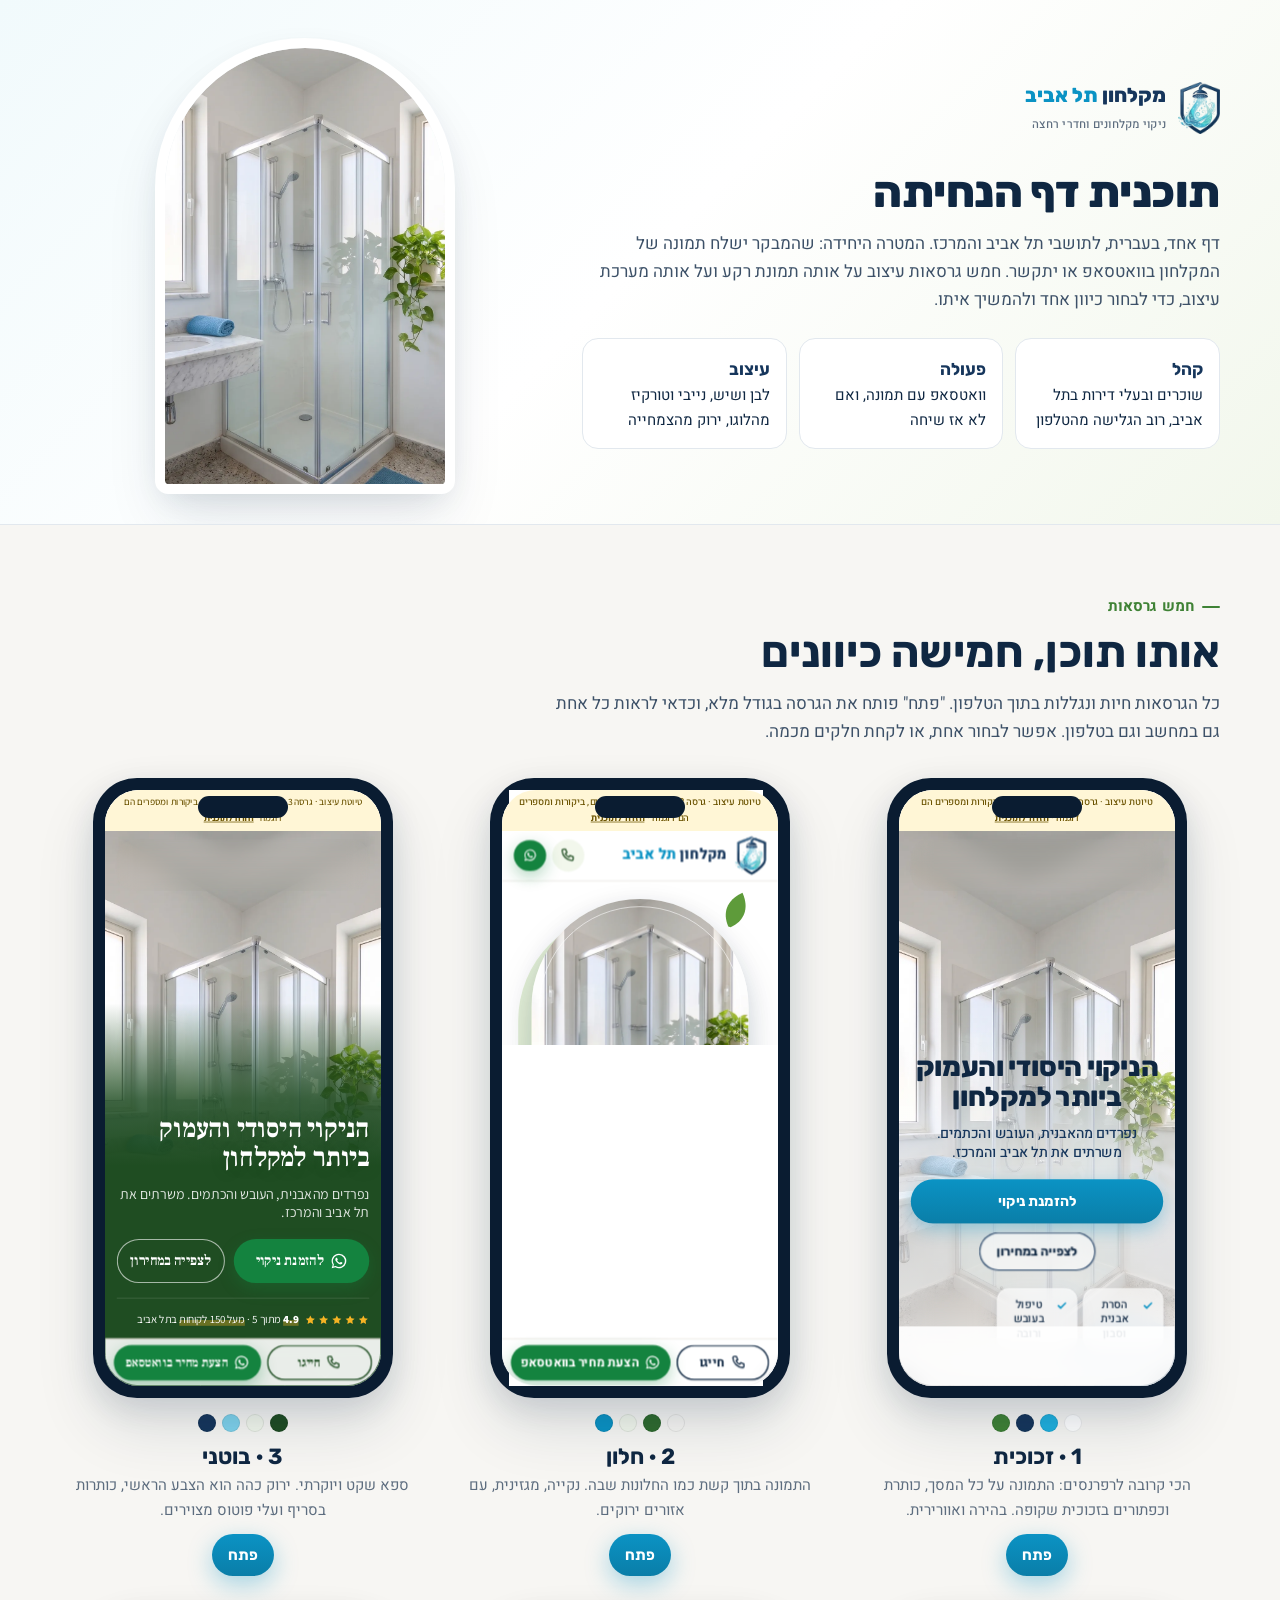
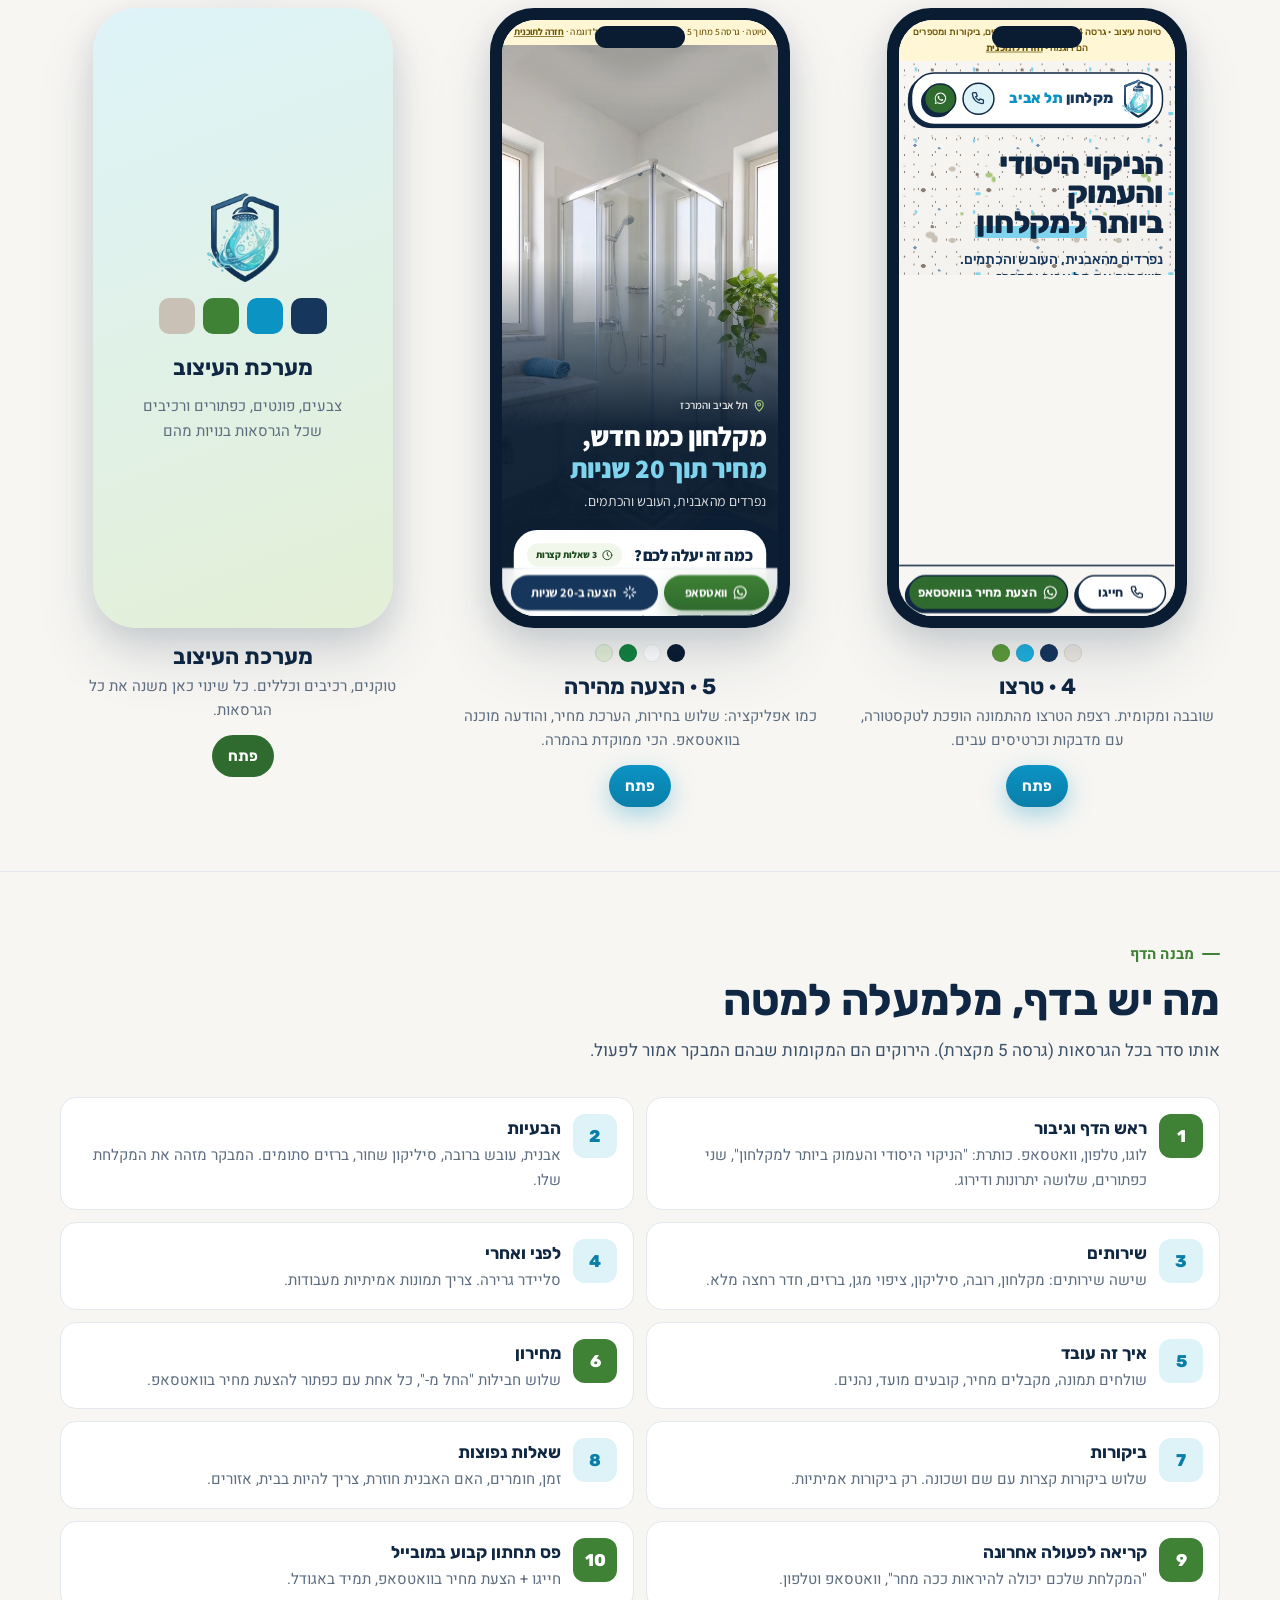
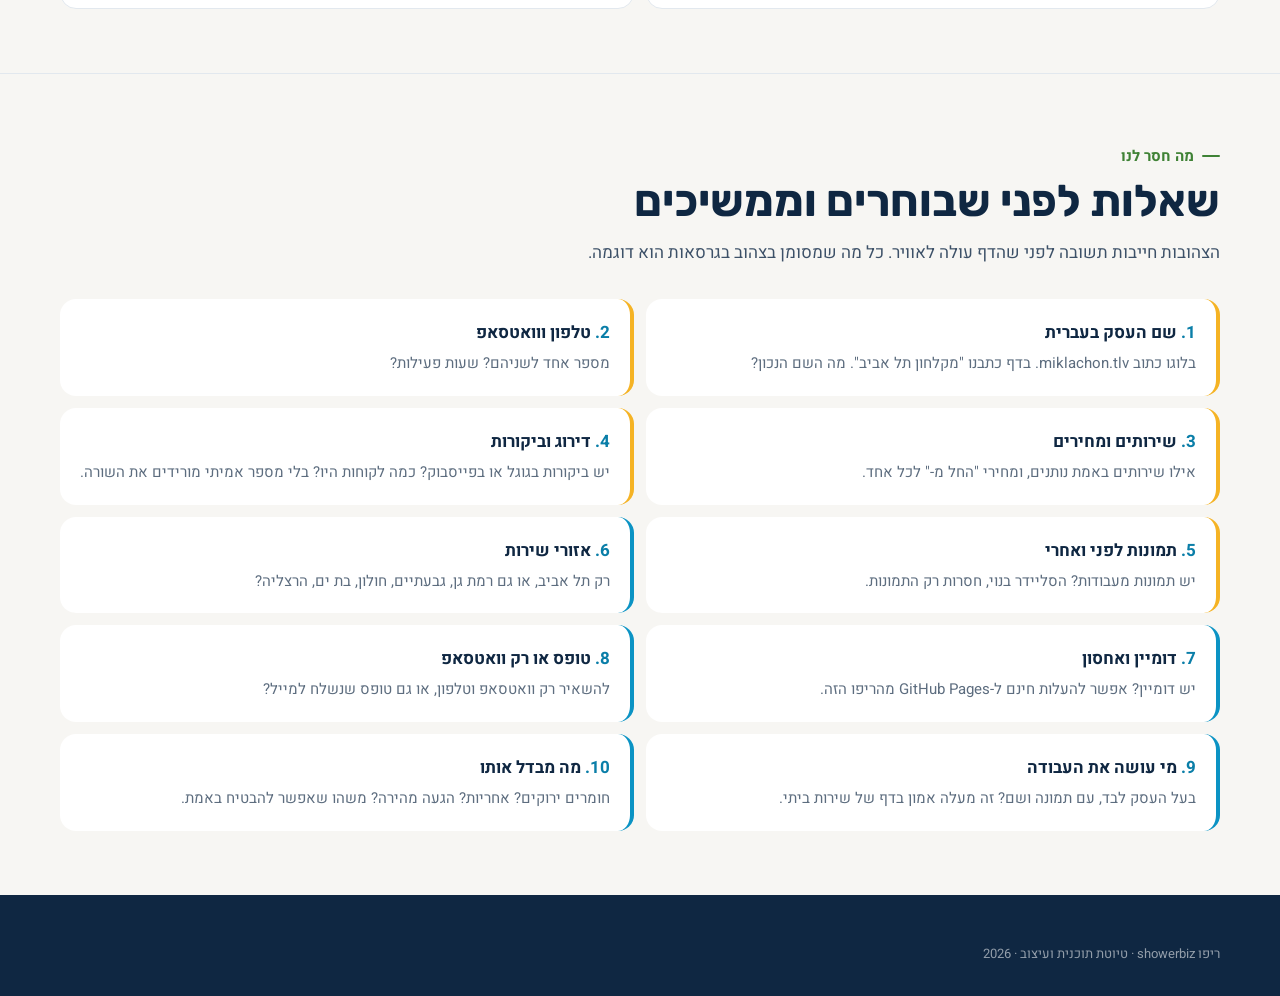
==== index.html @ 9e93fd9d "תוכנית דף נחיתה: מערכת עיצוב וחמש גרסאות - index.html: מבנה הדף, חמש הגרסאות בתוך טלפון, שאלות פתוחו" ====
<!doctype html>
<html lang="he" dir="rtl">
<head>
<meta charset="utf-8">
<meta name="viewport" content="width=device-width, initial-scale=1">
<title>תוכנית דף הנחיתה | מקלחון תל אביב</title>
<link rel="icon" href="assets/img/favicon-32.png">
<link rel="preconnect" href="https://fonts.googleapis.com"><link rel="preconnect" href="https://fonts.gstatic.com" crossorigin>
<link href="https://fonts.googleapis.com/css2?family=Heebo:wght@400;500;700;800&family=Rubik:wght@500;700;800&display=swap" rel="stylesheet">
<link rel="stylesheet" href="design-system/tokens.css">
<link rel="stylesheet" href="design-system/components.css">
<style>
  body { background: var(--marble); }
  .top { position: relative; overflow: hidden; padding-block: var(--sp-12) var(--sp-10); background: linear-gradient(135deg, var(--aqua-50) 0%, var(--white) 50%, var(--leaf-50) 100%); border-bottom: 1px solid var(--color-line); }
  .top__grid { display: grid; gap: var(--sp-8); align-items: center; }
  @media (min-width: 900px) { .top__grid { grid-template-columns: 1.3fr 1fr; } }
  .top p { color: var(--color-ink-soft); max-width: 620px; }
  .top__img { justify-self: center; width: min(280px, 70vw); aspect-ratio: 9 / 14; border-radius: var(--radius-arch); background: url("assets/img/hero-clean-900.webp") center 35% / cover; box-shadow: var(--shadow-lg); outline: 10px solid var(--white); }
  .facts { display: grid; gap: var(--sp-3); margin-block-start: var(--sp-6); }
  @media (min-width: 640px) { .facts { grid-template-columns: repeat(3, 1fr); } }
  .fact { padding: var(--sp-4); border-radius: var(--radius-md); background: var(--white); border: 1px solid var(--color-line); font-size: var(--fs-sm); }
  .fact b { display: block; font-family: var(--font-display); font-size: var(--fs-md); color: var(--navy-800); }

  .block { padding-block: var(--sp-16); }
  .block + .block { border-top: 1px solid var(--color-line); }
  .block h2 { font-size: var(--fs-2xl); margin-block: var(--sp-2) var(--sp-3); }
  .block > .container > p { color: var(--color-ink-soft); max-width: 680px; margin-block-end: var(--sp-8); }

  /* מבנה הדף */
  .outline { list-style: none; margin: 0; padding: 0; display: grid; gap: var(--sp-3); counter-reset: s; }
  @media (min-width: 900px) { .outline { grid-template-columns: 1fr 1fr; } }
  .outline li { counter-increment: s; display: grid; grid-template-columns: 44px 1fr; gap: var(--sp-3); padding: var(--sp-4); background: var(--white); border: 1px solid var(--color-line); border-radius: var(--radius-md); }
  .outline li::before { content: counter(s); display: grid; place-items: center; width: 44px; height: 44px; border-radius: 12px; background: var(--aqua-100); color: var(--aqua-700); font-family: var(--font-display); font-weight: 800; }
  .outline li.key::before { background: var(--leaf-600); color: #fff; }
  .outline b { font-family: var(--font-display); }
  .outline p { font-size: var(--fs-sm); color: var(--color-muted); }

  /* גלריית גרסאות */
  .versions { display: grid; gap: var(--sp-8); }
  @media (min-width: 700px) { .versions { grid-template-columns: repeat(2, 1fr); } }
  @media (min-width: 1100px) { .versions { grid-template-columns: repeat(3, 1fr); } }
  .v { display: flex; flex-direction: column; gap: var(--sp-4); }
  .phone { position: relative; width: 300px; height: 620px; margin-inline: auto; border-radius: 44px; padding: 12px; background: var(--navy-950); box-shadow: var(--shadow-lg); }
  .phone::before { content: ""; position: absolute; top: 18px; left: 50%; transform: translateX(-50%); width: 90px; height: 22px; border-radius: 12px; background: var(--navy-950); z-index: 2; }
  .phone__screen { width: 100%; height: 100%; border-radius: 34px; overflow: hidden; background: var(--white); }
  .phone iframe { display: block; width: 375px; height: 810px; border: 0; transform: scale(0.736); transform-origin: top right; }
  .v__meta { text-align: center; }
  .v__meta h3 { font-size: var(--fs-lg); }
  .v__meta p { font-size: var(--fs-sm); color: var(--color-muted); margin-block: var(--sp-1) var(--sp-3); }
  .v__dots { display: flex; justify-content: center; gap: 6px; margin-block-end: var(--sp-3); }
  .v__dots i { width: 18px; height: 18px; border-radius: 50%; border: 1px solid rgb(0 0 0 / 0.08); }
  .v__links { display: flex; justify-content: center; gap: var(--sp-2); }
  .v--ds .phone { display: grid; place-items: center; background: linear-gradient(160deg, var(--aqua-100), var(--leaf-100)); }
  .v--ds .phone::before { display: none; }
  .ds-card { text-align: center; padding: var(--sp-6); }
  .ds-card .sw-row { display: grid; grid-template-columns: repeat(4, 36px); gap: 8px; justify-content: center; margin-block: var(--sp-4); }
  .ds-card .sw-row i { width: 36px; height: 36px; border-radius: 10px; }

  /* שאלות פתוחות */
  .qs { display: grid; gap: var(--sp-3); counter-reset: q; }
  @media (min-width: 900px) { .qs { grid-template-columns: 1fr 1fr; } }
  .q { counter-increment: q; padding: var(--sp-5); border-radius: var(--radius-md); background: var(--white); border-inline-start: 4px solid var(--aqua-600); }
  .q b::before { content: counter(q) ". "; color: var(--aqua-700); }
  .q p { font-size: var(--fs-sm); color: var(--color-muted); margin-block-start: var(--sp-1); }
  .q--must { border-inline-start-color: var(--star); }
</style>
</head>
<body>

<header class="top">
  <div class="container top__grid">
    <div>
      <a class="brand" href="#"><img class="brand__icon" src="assets/img/logo-icon-256.png" alt="" width="42" height="52"><span><span class="brand__name">מקלחון <b>תל אביב</b></span><span class="brand__tag">ניקוי מקלחונים וחדרי רחצה</span></span></a>
      <h1 class="h1" style="font-size:var(--fs-2xl);margin-block:var(--sp-6) var(--sp-3)">תוכנית דף הנחיתה</h1>
      <p>דף אחד, בעברית, לתושבי תל אביב והמרכז. המטרה היחידה: שהמבקר ישלח תמונה של המקלחון בוואטסאפ או יתקשר. חמש גרסאות עיצוב על אותה תמונת רקע ועל אותה מערכת עיצוב, כדי לבחור כיוון אחד ולהמשיך איתו.</p>
      <div class="facts">
        <div class="fact"><b>קהל</b>שוכרים ובעלי דירות בתל אביב, רוב הגלישה מהטלפון</div>
        <div class="fact"><b>פעולה</b>וואטסאפ עם תמונה, ואם לא אז שיחה</div>
        <div class="fact"><b>עיצוב</b>לבן ושיש, נייבי וטורקיז מהלוגו, ירוק מהצמחייה</div>
      </div>
    </div>
    <div class="top__img" role="img" aria-label="תמונת הרקע: חדר רחצה עם מקלחון זכוכית וצמחי פוטוס"></div>
  </div>
</header>

<section class="block" id="versions">
  <div class="container">
    <span class="eyebrow">חמש גרסאות</span>
    <h2>אותו תוכן, חמישה כיוונים</h2>
    <p>כל הגרסאות חיות ונגללות בתוך הטלפון. "פתח" פותח את הגרסה בגודל מלא, וכדאי לראות כל אחת גם במחשב וגם בטלפון. אפשר לבחור אחת, או לקחת חלקים מכמה.</p>
    <div class="versions">
      <article class="v">
        <div class="phone"><div class="phone__screen"><iframe src="versions/v1-glass.html" title="גרסה 1" loading="lazy"></iframe></div></div>
        <div class="v__meta">
          <div class="v__dots"><i style="background:var(--white)"></i><i style="background:var(--aqua-500)"></i><i style="background:var(--navy-800)"></i><i style="background:var(--leaf-600)"></i></div>
          <h3>1 · זכוכית</h3>
          <p>הכי קרובה לרפרנסים: התמונה על כל המסך, כותרת וכפתורים בזכוכית שקופה. בהירה ואוורירית.</p>
          <div class="v__links"><a class="btn btn--primary btn--sm" href="versions/v1-glass.html">פתח</a></div>
        </div>
      </article>
      <article class="v">
        <div class="phone"><div class="phone__screen"><iframe src="versions/v2-window.html" title="גרסה 2" loading="lazy"></iframe></div></div>
        <div class="v__meta">
          <div class="v__dots"><i style="background:var(--marble)"></i><i style="background:var(--leaf-700)"></i><i style="background:var(--leaf-50)"></i><i style="background:var(--aqua-600)"></i></div>
          <h3>2 · חלון</h3>
          <p>התמונה בתוך קשת כמו החלונות שבה. נקייה, מגזינית, עם אזורים ירוקים.</p>
          <div class="v__links"><a class="btn btn--primary btn--sm" href="versions/v2-window.html">פתח</a></div>
        </div>
      </article>
      <article class="v">
        <div class="phone"><div class="phone__screen"><iframe src="versions/v3-botanical.html" title="גרסה 3" loading="lazy"></iframe></div></div>
        <div class="v__meta">
          <div class="v__dots"><i style="background:var(--leaf-800)"></i><i style="background:var(--leaf-50)"></i><i style="background:var(--aqua-300)"></i><i style="background:var(--navy-800)"></i></div>
          <h3>3 · בוטני</h3>
          <p>ספא שקט ויוקרתי. ירוק כהה הוא הצבע הראשי, כותרות בסריף ועלי פוטוס מצוירים.</p>
          <div class="v__links"><a class="btn btn--primary btn--sm" href="versions/v3-botanical.html">פתח</a></div>
        </div>
      </article>
      <article class="v">
        <div class="phone"><div class="phone__screen"><iframe src="versions/v4-terrazzo.html" title="גרסה 4" loading="lazy"></iframe></div></div>
        <div class="v__meta">
          <div class="v__dots"><i style="background:var(--stone-100)"></i><i style="background:var(--navy-800)"></i><i style="background:var(--aqua-500)"></i><i style="background:var(--leaf-500)"></i></div>
          <h3>4 · טרצו</h3>
          <p>שובבה ומקומית. רצפת הטרצו מהתמונה הופכת לטקסטורה, עם מדבקות וכרטיסים עבים.</p>
          <div class="v__links"><a class="btn btn--primary btn--sm" href="versions/v4-terrazzo.html">פתח</a></div>
        </div>
      </article>
      <article class="v">
        <div class="phone"><div class="phone__screen"><iframe src="versions/v5-quote.html" title="גרסה 5" loading="lazy"></iframe></div></div>
        <div class="v__meta">
          <div class="v__dots"><i style="background:var(--navy-950)"></i><i style="background:var(--white)"></i><i style="background:var(--wa-green)"></i><i style="background:var(--leaf-100)"></i></div>
          <h3>5 · הצעה מהירה</h3>
          <p>כמו אפליקציה: שלוש בחירות, הערכת מחיר, והודעה מוכנה בוואטסאפ. הכי ממוקדת בהמרה.</p>
          <div class="v__links"><a class="btn btn--primary btn--sm" href="versions/v5-quote.html">פתח</a></div>
        </div>
      </article>
      <article class="v v--ds">
        <div class="phone"><div class="ds-card">
          <img src="assets/img/logo-icon-256.png" alt="" style="width:72px;margin-inline:auto">
          <div class="sw-row"><i style="background:var(--navy-800)"></i><i style="background:var(--aqua-600)"></i><i style="background:var(--leaf-600)"></i><i style="background:var(--stone-300)"></i></div>
          <b style="font-family:var(--font-display);font-size:var(--fs-lg)">מערכת העיצוב</b>
          <p class="muted" style="font-size:var(--fs-sm);margin-block-start:var(--sp-2)">צבעים, פונטים, כפתורים ורכיבים שכל הגרסאות בנויות מהם</p>
        </div></div>
        <div class="v__meta">
          <h3>מערכת העיצוב</h3>
          <p>טוקנים, רכיבים וכללים. כל שינוי כאן משנה את כל הגרסאות.</p>
          <div class="v__links"><a class="btn btn--leaf btn--sm" href="design-system/index.html">פתח</a></div>
        </div>
      </article>
    </div>
  </div>
</section>

<section class="block section--stone">
  <div class="container">
    <span class="eyebrow">מבנה הדף</span>
    <h2>מה יש בדף, מלמעלה למטה</h2>
    <p>אותו סדר בכל הגרסאות (גרסה 5 מקצרת). הירוקים הם המקומות שבהם המבקר אמור לפעול.</p>
    <ol class="outline">
      <li class="key"><div><b>ראש הדף וגיבור</b><p>לוגו, טלפון, וואטסאפ. כותרת: "הניקוי היסודי והעמוק ביותר למקלחון", שני כפתורים, שלושה יתרונות ודירוג.</p></div></li>
      <li><div><b>הבעיות</b><p>אבנית, עובש ברובה, סיליקון שחור, ברזים סתומים. המבקר מזהה את המקלחת שלו.</p></div></li>
      <li><div><b>שירותים</b><p>שישה שירותים: מקלחון, רובה, סיליקון, ציפוי מגן, ברזים, חדר רחצה מלא.</p></div></li>
      <li><div><b>לפני ואחרי</b><p>סליידר גרירה. צריך תמונות אמיתיות מעבודות.</p></div></li>
      <li><div><b>איך זה עובד</b><p>שולחים תמונה, מקבלים מחיר, קובעים מועד, נהנים.</p></div></li>
      <li class="key"><div><b>מחירון</b><p>שלוש חבילות "החל מ-", כל אחת עם כפתור להצעת מחיר בוואטסאפ.</p></div></li>
      <li><div><b>ביקורות</b><p>שלוש ביקורות קצרות עם שם ושכונה. רק ביקורות אמיתיות.</p></div></li>
      <li><div><b>שאלות נפוצות</b><p>זמן, חומרים, האם האבנית חוזרת, צריך להיות בבית, אזורים.</p></div></li>
      <li class="key"><div><b>קריאה לפעולה אחרונה</b><p>"המקלחת שלכם יכולה להיראות ככה מחר", וואטסאפ וטלפון.</p></div></li>
      <li class="key"><div><b>פס תחתון קבוע במובייל</b><p>חייגו + הצעת מחיר בוואטסאפ, תמיד באגודל.</p></div></li>
    </ol>
  </div>
</section>

<section class="block" id="questions">
  <div class="container">
    <span class="eyebrow">מה חסר לנו</span>
    <h2>שאלות לפני שבוחרים וממשיכים</h2>
    <p>הצהובות חייבות תשובה לפני שהדף עולה לאוויר. כל מה שמסומן בצהוב בגרסאות הוא דוגמה.</p>
    <div class="qs">
      <div class="q q--must"><b>שם העסק בעברית</b><p>בלוגו כתוב miklachon.tlv. בדף כתבנו "מקלחון תל אביב". מה השם הנכון?</p></div>
      <div class="q q--must"><b>טלפון ווואטסאפ</b><p>מספר אחד לשניהם? שעות פעילות?</p></div>
      <div class="q q--must"><b>שירותים ומחירים</b><p>אילו שירותים באמת נותנים, ומחירי "החל מ-" לכל אחד.</p></div>
      <div class="q q--must"><b>דירוג וביקורות</b><p>יש ביקורות בגוגל או בפייסבוק? כמה לקוחות היו? בלי מספר אמיתי מורידים את השורה.</p></div>
      <div class="q q--must"><b>תמונות לפני ואחרי</b><p>יש תמונות מעבודות? הסליידר בנוי, חסרות רק התמונות.</p></div>
      <div class="q"><b>אזורי שירות</b><p>רק תל אביב, או גם רמת גן, גבעתיים, חולון, בת ים, הרצליה?</p></div>
      <div class="q"><b>דומיין ואחסון</b><p>יש דומיין? אפשר להעלות חינם ל-GitHub Pages מהריפו הזה.</p></div>
      <div class="q"><b>טופס או רק וואטסאפ</b><p>להשאיר רק וואטסאפ וטלפון, או גם טופס שנשלח למייל?</p></div>
      <div class="q"><b>מי עושה את העבודה</b><p>בעל העסק לבד, עם תמונה ושם? זה מעלה אמון בדף של שירות ביתי.</p></div>
      <div class="q"><b>מה מבדל אותו</b><p>חומרים ירוקים? אחריות? הגעה מהירה? משהו שאפשר להבטיח באמת.</p></div>
    </div>
  </div>
</section>

<footer class="footer"><div class="container"><div class="footer__bottom" style="border:0;margin:0;padding:0">ריפו showerbiz · טיוטת תוכנית ועיצוב · 2026</div></div></footer>

<script src="design-system/site.js"></script>
</body>
</html>
---- design-system/tokens.css ----
/* ==========================================================
   מערכת העיצוב · טוקנים
   מקור הצבעים: הלוגו (כחול נייבי + טורקיז מים), תמונת הרקע
   (מגבת ושטיח כחולים, טרצו, שיש) והצמחייה (פוטוס ירוק).
   כל גרסה יכולה לדרוס רק את הטוקנים הסמנטיים (--color-*, --font-*)
   ולא את הפלטה עצמה.
   ========================================================== */

:root {
  /* ---------- פלטה ---------- */
  /* נייבי: טקסט הלוגו */
  --navy-950: #0a1c31;
  --navy-900: #0f2742;
  --navy-800: #16365c;
  --navy-600: #2a5784;
  --navy-400: #6f8fb1;

  /* מים: הטורקיז שבלוגו */
  --aqua-700: #0a7ea8;
  --aqua-600: #0b93c4;
  --aqua-500: #1fb0de;
  --aqua-300: #7fd3ec;
  --aqua-100: #ddf3f8;
  --aqua-50:  #f1fafc;

  /* טקסטיל: המגבת והשטיח בתמונה */
  --towel-500: #4a8fc0;
  --slate-600: #48677d;

  /* צמחייה: הפוטוס בחלון */
  --leaf-800: #1f4d22;
  --leaf-700: #2f6b2e;
  --leaf-600: #3f8235;
  --leaf-500: #5e9b3a;
  --leaf-300: #a8c97a;
  --leaf-100: #e3efd6;
  --leaf-50:  #f2f7ec;

  /* אבן: הטרצו והשיש */
  --stone-700: #6b6058;
  --stone-500: #8a7e74;
  --stone-300: #c9c0b6;
  --stone-100: #ece8e2;
  --marble:    #f7f6f3;
  --white:     #ffffff;

  /* פונקציונליים */
  --wa-green: #14833f;      /* וואטסאפ, כהה מעט מהמקורי כדי שטקסט לבן יעבור ניגודיות 4.5:1 */
  --wa-green-dark: #0f6e34;
  --star: #f5b324;
  --danger: #c2413b;

  /* ---------- סמנטיים (גרסאות דורסות כאן) ---------- */
  --color-bg: var(--white);
  --color-surface: var(--marble);
  --color-surface-2: var(--aqua-50);
  --color-ink: var(--navy-900);
  --color-ink-soft: #3d5168;
  --color-muted: #5d6d7f;
  --color-line: #e2e8ee;
  --color-primary: var(--aqua-600);
  --color-primary-strong: var(--aqua-700);
  --color-primary-soft: var(--aqua-100);
  --color-accent: var(--leaf-600);
  --color-accent-soft: var(--leaf-100);
  --color-on-primary: var(--white);
  --color-on-dark: var(--white);

  /* ---------- טיפוגרפיה ---------- */
  --font-display: "Rubik", "Heebo", system-ui, sans-serif;
  --font-body: "Heebo", "Rubik", system-ui, sans-serif;

  /* סולם גדלים נוזלי: מובייל 375 עד דסקטופ 1280 */
  --fs-xs: 0.8125rem;                               /* 13 */
  --fs-sm: 0.9375rem;                               /* 15 */
  --fs-md: 1.0625rem;                               /* 17, גוף */
  --fs-lg: clamp(1.1875rem, 1.1rem + 0.4vw, 1.375rem);
  --fs-xl: clamp(1.5rem, 1.25rem + 1vw, 2rem);
  --fs-2xl: clamp(1.875rem, 1.4rem + 2vw, 2.75rem);
  --fs-3xl: clamp(2.25rem, 1.6rem + 3vw, 3.75rem);  /* כותרת ראשית */

  --lh-tight: 1.15;
  --lh-snug: 1.3;
  --lh-body: 1.65;

  --fw-regular: 400;
  --fw-medium: 500;
  --fw-bold: 700;
  --fw-black: 800;

  /* ---------- מרווחים (בסיס 4) ---------- */
  --sp-1: 4px;
  --sp-2: 8px;
  --sp-3: 12px;
  --sp-4: 16px;
  --sp-5: 20px;
  --sp-6: 24px;
  --sp-8: 32px;
  --sp-10: 40px;
  --sp-12: 48px;
  --sp-16: 64px;
  --sp-20: 80px;
  --sp-24: 96px;
  --section-y: clamp(56px, 8vw, 112px);
  --gutter: 16px;
  --container: 1160px;

  /* ---------- צורות ---------- */
  --radius-sm: 10px;
  --radius-md: 16px;
  --radius-lg: 24px;
  --radius-xl: 32px;
  --radius-pill: 999px;
  --radius-arch: 999px 999px var(--radius-lg) var(--radius-lg); /* קשת כמו החלונות */

  /* ---------- צללים וזכוכית ---------- */
  --shadow-sm: 0 1px 2px rgb(15 39 66 / 0.06), 0 2px 6px rgb(15 39 66 / 0.06);
  --shadow-md: 0 4px 12px rgb(15 39 66 / 0.08), 0 12px 32px rgb(15 39 66 / 0.08);
  --shadow-lg: 0 10px 30px rgb(15 39 66 / 0.12), 0 30px 60px rgb(15 39 66 / 0.12);
  --shadow-cta: 0 8px 24px rgb(11 147 196 / 0.35);

  --glass-bg: rgb(255 255 255 / 0.62);
  --glass-border: rgb(255 255 255 / 0.75);
  --glass-blur: 14px;

  /* ---------- תנועה ---------- */
  --ease: cubic-bezier(0.22, 1, 0.36, 1);
  --dur-fast: 150ms;
  --dur: 260ms;
}

@media (min-width: 768px) {
  :root { --gutter: 32px; }
}
---- design-system/components.css ----
/* ==========================================================
   מערכת העיצוב · רכיבים
   דורש tokens.css לפניו. RTL: משתמשים רק במאפיינים לוגיים
   (inline-start / inline-end) ולא ב-left / right.
   ========================================================== */

/* ---------- בסיס ---------- */
*, *::before, *::after { box-sizing: border-box; }
html { -webkit-text-size-adjust: 100%; scroll-behavior: smooth; }
@media (prefers-reduced-motion: reduce) {
  html { scroll-behavior: auto; }
  *, *::before, *::after { animation-duration: 0.01ms !important; transition-duration: 0.01ms !important; }
}
body {
  margin: 0;
  font-family: var(--font-body);
  font-size: var(--fs-md);
  line-height: var(--lh-body);
  color: var(--color-ink);
  background: var(--color-bg);
  -webkit-font-smoothing: antialiased;
  overflow-x: hidden;
}
img, svg, video { display: block; max-width: 100%; }
a { color: inherit; }
button, input, select, textarea { font: inherit; color: inherit; }
h1, h2, h3, h4 { font-family: var(--font-display); line-height: var(--lh-tight); margin: 0; font-weight: var(--fw-bold); }
p { margin: 0; }
:focus-visible { outline: 3px solid var(--aqua-500); outline-offset: 3px; border-radius: 6px; }

.container { width: min(100% - 2 * var(--gutter), var(--container)); margin-inline: auto; }
.section { padding-block: var(--section-y); }
.section--tint { background: var(--color-surface-2); }
.section--stone { background: var(--color-surface); }
.stack > * + * { margin-block-start: var(--stack, var(--sp-4)); }
.visually-hidden { position: absolute !important; width: 1px; height: 1px; overflow: hidden; clip: rect(0 0 0 0); white-space: nowrap; }

/* ---------- טיפוגרפיה ---------- */
.eyebrow {
  display: inline-flex; align-items: center; gap: var(--sp-2);
  font-size: var(--fs-sm); font-weight: var(--fw-bold);
  color: var(--color-accent); letter-spacing: 0.01em;
}
.eyebrow::before { content: ""; width: 18px; height: 2px; border-radius: 2px; background: currentColor; }
.h1 { font-size: var(--fs-3xl); font-weight: var(--fw-black); letter-spacing: -0.01em; }
.h2 { font-size: var(--fs-2xl); font-weight: var(--fw-bold); }
.h3 { font-size: var(--fs-lg); font-weight: var(--fw-bold); }
.lead { font-size: var(--fs-lg); color: var(--color-ink-soft); line-height: var(--lh-snug); }
.muted { color: var(--color-muted); }
.section-head { max-width: 640px; margin-block-end: var(--sp-10); }
.section-head--center { margin-inline: auto; text-align: center; }
.section-head--center .eyebrow::after { content: ""; width: 18px; height: 2px; border-radius: 2px; background: currentColor; }
.section-head .h2 { margin-block: var(--sp-2) var(--sp-3); }

/* ---------- אייקונים ---------- */
.icon { width: 1.25em; height: 1.25em; flex: none; fill: none; stroke: currentColor; stroke-width: 2; stroke-linecap: round; stroke-linejoin: round; }
.icon--fill { fill: currentColor; stroke: none; }

/* ---------- כפתורים ---------- */
.btn {
  --btn-bg: var(--color-primary); --btn-fg: var(--color-on-primary);
  display: inline-flex; align-items: center; justify-content: center; gap: var(--sp-2);
  min-height: 52px; padding: 0 var(--sp-6);
  border: 0; border-radius: var(--radius-pill);
  background: var(--btn-bg); color: var(--btn-fg);
  font-family: var(--font-display); font-size: var(--fs-md); font-weight: var(--fw-bold);
  text-decoration: none; cursor: pointer; white-space: nowrap;
  transition: transform var(--dur-fast) var(--ease), box-shadow var(--dur) var(--ease), background var(--dur) var(--ease);
}
.btn:hover { transform: translateY(-1px); }
.btn:active { transform: translateY(1px); }
.btn--primary { background: linear-gradient(180deg, var(--aqua-600), var(--aqua-700)); box-shadow: var(--shadow-cta); }
.btn--primary:hover { background: var(--aqua-700); }
.btn--wa { --btn-bg: var(--wa-green); box-shadow: 0 8px 22px rgb(20 131 63 / 0.3); }
.btn--wa:hover { --btn-bg: var(--wa-green-dark); }
.btn--leaf { --btn-bg: var(--leaf-700); }
.btn--leaf:hover { --btn-bg: var(--leaf-800); }
.btn--navy { --btn-bg: var(--navy-800); }
.btn--outline { --btn-bg: transparent; --btn-fg: var(--color-ink); box-shadow: inset 0 0 0 2px currentColor; }
.btn--glass { --btn-bg: var(--glass-bg); --btn-fg: var(--navy-900); box-shadow: inset 0 0 0 1.5px var(--navy-800); backdrop-filter: blur(var(--glass-blur)); -webkit-backdrop-filter: blur(var(--glass-blur)); }
.btn--lg { min-height: 60px; padding-inline: var(--sp-8); font-size: var(--fs-lg); }
.btn--sm { min-height: 42px; padding-inline: var(--sp-4); font-size: var(--fs-sm); }
.btn--block { width: 100%; }
.btn-row { display: flex; flex-wrap: wrap; gap: var(--sp-3); }

/* ---------- זכוכית ---------- */
.glass {
  background: var(--glass-bg);
  border: 1px solid var(--glass-border);
  backdrop-filter: blur(var(--glass-blur)) saturate(1.2);
  -webkit-backdrop-filter: blur(var(--glass-blur)) saturate(1.2);
  box-shadow: var(--shadow-md);
}

/* ---------- כותרת אתר ---------- */
.site-header { position: sticky; top: 0; z-index: 50; padding-block: var(--sp-3); }
.site-header__bar {
  display: flex; align-items: center; justify-content: space-between; gap: var(--sp-4);
  padding: var(--sp-2) var(--sp-3) var(--sp-2) var(--sp-4);
  border-radius: var(--radius-lg);
}
.brand { display: inline-flex; align-items: center; gap: var(--sp-3); text-decoration: none; }
.brand__icon { width: 42px; height: auto; }
.brand__name { font-family: var(--font-display); font-weight: var(--fw-black); font-size: 1.25rem; line-height: 1; color: var(--navy-800); }
.brand__name b { color: var(--aqua-600); font-weight: inherit; }
.brand__tag { display: block; font-size: 0.72rem; font-weight: var(--fw-medium); color: var(--color-muted); margin-block-start: 4px; letter-spacing: 0.02em; }
.nav { display: none; gap: var(--sp-6); font-weight: var(--fw-medium); font-size: var(--fs-sm); }
.nav a { text-decoration: none; color: var(--color-ink-soft); }
.nav a:hover { color: var(--color-primary-strong); }
.header-actions { display: flex; align-items: center; gap: var(--sp-2); }
.icon-btn {
  display: inline-grid; place-items: center; width: 44px; height: 44px;
  border-radius: var(--radius-pill); border: 0; background: var(--color-primary-soft); color: var(--navy-800);
  text-decoration: none; cursor: pointer;
}
@media (min-width: 960px) { .nav { display: flex; } }

/* ---------- שבבי יתרונות (כמו ברפרנס) ---------- */
.chips { display: grid; grid-template-columns: repeat(3, 1fr); gap: var(--sp-2); }
.chip {
  display: flex; align-items: flex-start; gap: 6px;
  padding: var(--sp-3); border-radius: var(--radius-md);
  font-size: var(--fs-sm); font-weight: var(--fw-medium); line-height: 1.3; color: var(--navy-900);
}
.chip .icon { color: var(--aqua-600); width: 1.1em; height: 1.1em; margin-block-start: 2px; stroke-width: 3; }

/* ---------- דירוג ---------- */
.rating { display: inline-flex; align-items: center; gap: var(--sp-2); padding: var(--sp-2) var(--sp-4); border-radius: var(--radius-pill); font-size: var(--fs-sm); color: var(--navy-900); }
.rating__stars { display: inline-flex; gap: 2px; color: var(--star); }
.rating__stars .icon { width: 16px; height: 16px; }
.rating strong { font-weight: var(--fw-black); }

/* ---------- כרטיסים ---------- */
.card { background: var(--white); border-radius: var(--radius-lg); padding: var(--sp-6); box-shadow: var(--shadow-sm); border: 1px solid var(--color-line); }
.grid { display: grid; gap: var(--sp-4); }
@media (min-width: 640px) { .grid--2 { grid-template-columns: repeat(2, 1fr); } .grid--3 { grid-template-columns: repeat(2, 1fr); } .grid--4 { grid-template-columns: repeat(2, 1fr); } }
@media (min-width: 960px) { .grid--3 { grid-template-columns: repeat(3, 1fr); } .grid--4 { grid-template-columns: repeat(4, 1fr); } .grid { gap: var(--sp-6); } }

.service-card { display: flex; flex-direction: column; gap: var(--sp-3); }
.service-card__icon {
  display: grid; place-items: center; width: 52px; height: 52px; border-radius: var(--radius-md);
  background: var(--color-primary-soft); color: var(--color-primary-strong);
}
.service-card__icon .icon { width: 26px; height: 26px; }
.service-card p { color: var(--color-ink-soft); font-size: var(--fs-sm); }

/* ---------- שלבים ---------- */
.steps { display: grid; gap: var(--sp-4); counter-reset: step; padding: 0; margin: 0; list-style: none; }
@media (min-width: 960px) { .steps { grid-template-columns: repeat(4, 1fr); gap: var(--sp-6); } }
.step { position: relative; padding: var(--sp-6); border-radius: var(--radius-lg); background: var(--white); border: 1px solid var(--color-line); }
.step::before {
  counter-increment: step; content: counter(step);
  display: grid; place-items: center; width: 40px; height: 40px; margin-block-end: var(--sp-3);
  border-radius: var(--radius-pill); background: var(--color-accent); color: var(--white);
  font-family: var(--font-display); font-weight: var(--fw-black);
}
.step p { color: var(--color-ink-soft); font-size: var(--fs-sm); margin-block-start: var(--sp-1); }

/* ---------- מחירון ---------- */
.price-card { display: flex; flex-direction: column; gap: var(--sp-4); position: relative; }
.price-card--featured { border: 2px solid var(--color-primary); box-shadow: var(--shadow-md); }
.price-card__badge { position: absolute; inset-block-start: -14px; inset-inline-start: var(--sp-6); padding: 4px 12px; border-radius: var(--radius-pill); background: var(--color-accent); color: var(--white); font-size: var(--fs-xs); font-weight: var(--fw-bold); }
.price { font-family: var(--font-display); font-size: var(--fs-2xl); font-weight: var(--fw-black); line-height: 1; color: var(--color-ink); }
.price small { font-size: var(--fs-sm); font-weight: var(--fw-medium); color: var(--color-muted); }
.ticks { list-style: none; padding: 0; margin: 0; display: grid; gap: var(--sp-2); font-size: var(--fs-sm); }
.ticks li { display: flex; gap: var(--sp-2); align-items: flex-start; }
.ticks .icon { color: var(--color-accent); margin-block-start: 3px; stroke-width: 3; width: 1em; height: 1em; }

/* ---------- לפני / אחרי ---------- */
.ba { position: relative; aspect-ratio: 4 / 3; border-radius: var(--radius-lg); overflow: hidden; box-shadow: var(--shadow-md); user-select: none; --pos: 50%; }
.ba__img { position: absolute; inset: 0; width: 100%; height: 100%; object-fit: cover; }
.ba__before { clip-path: inset(0 0 0 var(--pos)); }
.ba__before.ba__img { filter: sepia(0.55) saturate(0.7) brightness(0.82) contrast(0.95); }
.ba__handle { position: absolute; inset-block: 0; left: var(--pos); width: 3px; background: var(--white); transform: translateX(-50%); pointer-events: none; }
.ba__handle::after { content: "⟷"; position: absolute; top: 50%; left: 50%; transform: translate(-50%, -50%); display: grid; place-items: center; width: 44px; height: 44px; border-radius: 50%; background: var(--white); color: var(--navy-800); font-weight: 700; box-shadow: var(--shadow-md); }
.ba__label { position: absolute; inset-block-start: var(--sp-3); padding: 4px 12px; border-radius: var(--radius-pill); font-size: var(--fs-xs); font-weight: var(--fw-bold); background: rgb(15 39 66 / 0.7); color: var(--white); }
.ba__label--before { right: var(--sp-3); }
.ba__label--after { left: var(--sp-3); background: var(--leaf-700); }
.ba input[type="range"] { position: absolute; inset: 0; width: 100%; height: 100%; opacity: 0; cursor: ew-resize; margin: 0; }

/* ---------- ביקורות ---------- */
.review { display: flex; flex-direction: column; gap: var(--sp-3); }
.review__text { font-size: var(--fs-md); }
.review__who { display: flex; align-items: center; gap: var(--sp-3); font-size: var(--fs-sm); }
.avatar { display: grid; place-items: center; width: 40px; height: 40px; border-radius: 50%; background: var(--color-accent-soft); color: var(--color-accent); font-weight: var(--fw-bold); }

/* ---------- אזורי שירות ---------- */
.tags { display: flex; flex-wrap: wrap; gap: var(--sp-2); padding: 0; margin: 0; list-style: none; }
.tag { padding: 6px 14px; border-radius: var(--radius-pill); background: var(--white); border: 1px solid var(--color-line); font-size: var(--fs-sm); font-weight: var(--fw-medium); }
.tag--main { background: var(--color-primary-soft); border-color: transparent; color: var(--color-primary-strong); font-weight: var(--fw-bold); }

/* ---------- שאלות נפוצות ---------- */
.faq { display: grid; gap: var(--sp-3); }
.faq details { background: var(--white); border: 1px solid var(--color-line); border-radius: var(--radius-md); padding: 0 var(--sp-5); }
.faq summary { list-style: none; cursor: pointer; display: flex; justify-content: space-between; align-items: center; gap: var(--sp-4); padding-block: var(--sp-4); font-weight: var(--fw-bold); }
.faq summary::-webkit-details-marker { display: none; }
.faq summary::after { content: "+"; flex: none; display: grid; place-items: center; width: 28px; height: 28px; border-radius: 50%; background: var(--color-primary-soft); color: var(--color-primary-strong); font-size: 20px; line-height: 1; transition: transform var(--dur) var(--ease); }
.faq details[open] summary::after { transform: rotate(45deg); }
.faq details p { padding-block-end: var(--sp-4); color: var(--color-ink-soft); }

/* ---------- טופס ---------- */
.field { display: grid; gap: 6px; }
.field label { font-size: var(--fs-sm); font-weight: var(--fw-bold); }
.input {
  width: 100%; min-height: 52px; padding: 0 var(--sp-4);
  border: 1.5px solid var(--color-line); border-radius: var(--radius-md); background: var(--white);
  transition: border-color var(--dur-fast);
}
textarea.input { padding-block: var(--sp-3); min-height: 96px; resize: vertical; }
.input:focus { outline: none; border-color: var(--color-primary); box-shadow: 0 0 0 4px var(--color-primary-soft); }
.input[type="tel"] { direction: ltr; text-align: right; }

/* ---------- בורר אפשרויות (סגמנט) ---------- */
.seg { display: flex; flex-wrap: wrap; gap: var(--sp-2); }
.seg input { position: absolute; opacity: 0; pointer-events: none; }
.seg label { padding: 10px 16px; border-radius: var(--radius-pill); border: 1.5px solid var(--color-line); background: var(--white); cursor: pointer; font-size: var(--fs-sm); font-weight: var(--fw-medium); }
.seg input:checked + label { border-color: var(--color-primary); background: var(--color-primary-soft); color: var(--color-primary-strong); font-weight: var(--fw-bold); }
.seg input:focus-visible + label { outline: 3px solid var(--aqua-500); outline-offset: 2px; }

/* ---------- פס פעולה תחתון במובייל ---------- */
.mobile-bar {
  position: fixed; inset-inline: 0; inset-block-end: 0; z-index: 60;
  display: grid; grid-template-columns: 1fr 1.4fr; gap: var(--sp-2);
  padding: var(--sp-2) var(--sp-3) calc(var(--sp-2) + env(safe-area-inset-bottom));
  background: rgb(255 255 255 / 0.9); backdrop-filter: blur(12px); -webkit-backdrop-filter: blur(12px);
  border-top: 1px solid var(--color-line);
}
.mobile-bar .btn { min-height: 48px; }
@media (min-width: 960px) { .mobile-bar { display: none; } }
.has-mobile-bar { padding-block-end: 76px; }
@media (min-width: 960px) { .has-mobile-bar { padding-block-end: 0; } }

/* ---------- פוטר ---------- */
.footer { padding-block: var(--sp-12) var(--sp-8); background: var(--navy-900); color: rgb(255 255 255 / 0.82); font-size: var(--fs-sm); }
.footer a { color: var(--white); }
.footer__grid { display: grid; gap: var(--sp-8); }
@media (min-width: 768px) { .footer__grid { grid-template-columns: 2fr 1fr 1fr; } }
.footer h4 { color: var(--white); font-size: var(--fs-md); margin-block-end: var(--sp-3); }
.footer ul { list-style: none; margin: 0; padding: 0; display: grid; gap: var(--sp-2); }
.footer__bottom { margin-block-start: var(--sp-8); padding-block-start: var(--sp-6); border-top: 1px solid rgb(255 255 255 / 0.12); font-size: var(--fs-xs); color: rgb(255 255 255 / 0.55); }

/* ---------- סרגל טיוטה (רק בשלב העיצוב) ---------- */
.draft-banner {
  position: relative; z-index: 70; padding: 6px var(--gutter);
  background: #fff6d6; color: #6b5300; font-size: var(--fs-xs); font-weight: var(--fw-medium); text-align: center;
}
.draft-banner a { font-weight: var(--fw-bold); }
.ph { background: linear-gradient(transparent 62%, rgb(245 179 36 / 0.35) 62%); }

/* ---------- עלה דקורטיבי ---------- */
.leaf-deco { position: absolute; pointer-events: none; color: var(--leaf-500); opacity: 0.9; }

/* ---------- כניסה בגלילה ---------- */
.reveal { opacity: 0; transform: translateY(16px); transition: opacity 600ms var(--ease), transform 600ms var(--ease); }
.reveal.is-in { opacity: 1; transform: none; }

/* ---------- עזרים רספונסיביים ---------- */
.brand__name, .brand__tag { white-space: nowrap; }
@media (max-width: 519px) {
  .hide-sm { display: none !important; }
  .brand__tag { display: none; }
  .site-header .btn--sm { width: 44px; padding: 0; }
}
@media (min-width: 960px) { .hide-lg { display: none !important; } }
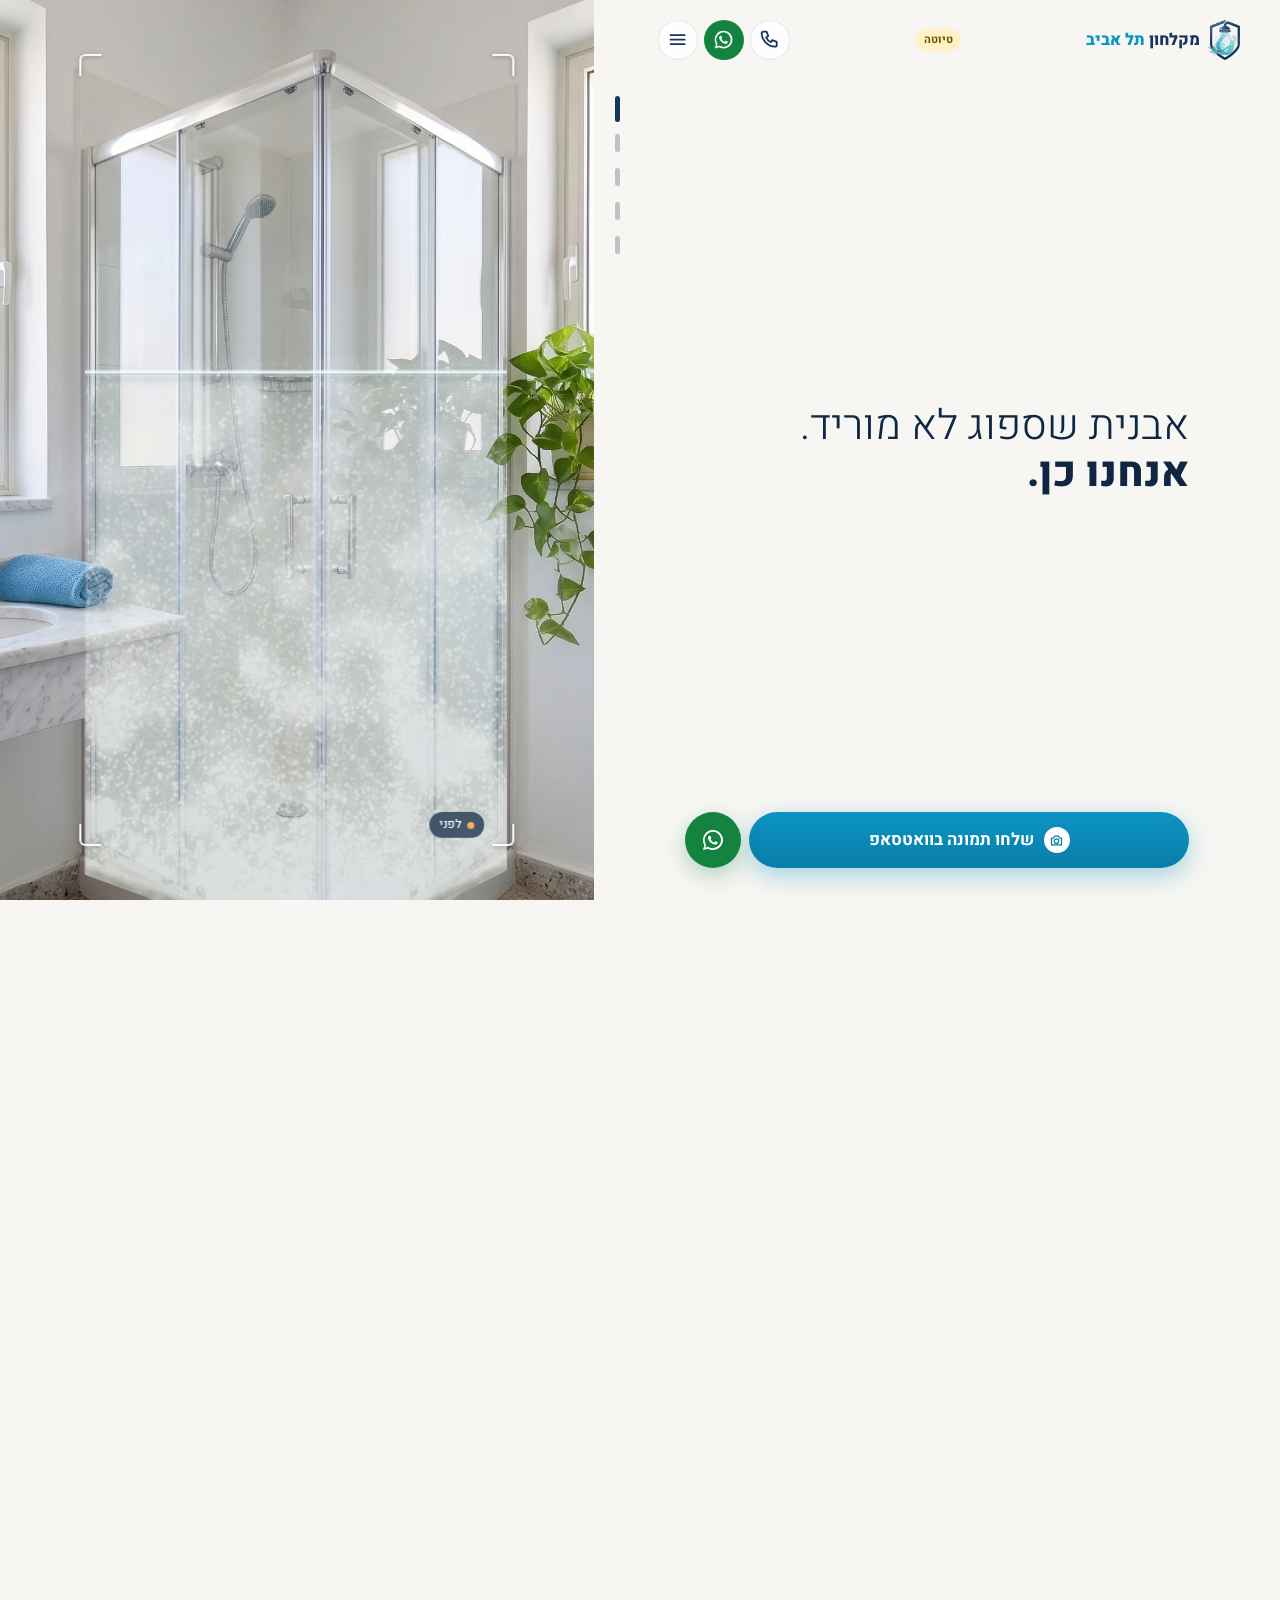
==== commit 78f1d9d6: "דף הנחיתה: גרסה 1 נבנתה מחדש כעולם אחד בתוך חדר הרחצה - index.html: במה קבועה ומצלמה שזזה בתמונה אחת" ====
--- a/index.html
+++ b/index.html
@@ -2,197 +2,544 @@
 <html lang="he" dir="rtl">
 <head>
 <meta charset="utf-8">
-<meta name="viewport" content="width=device-width, initial-scale=1">
-<title>תוכנית דף הנחיתה | מקלחון תל אביב</title>
+<meta name="viewport" content="width=device-width, initial-scale=1, viewport-fit=cover">
+<title>מקלחון תל אביב · ניקוי מקלחונים וחדרי רחצה</title>
+<meta name="description" content="ניקוי יסודי של מקלחונים וחדרי רחצה בתל אביב והמרכז: אבנית, עובש, רובה וסיליקון. מצלמים את המקלחון, שולחים בוואטסאפ ומקבלים מחיר.">
+<meta name="theme-color" content="#f7f6f3">
 <link rel="icon" href="assets/img/favicon-32.png">
+<link rel="apple-touch-icon" href="assets/img/favicon-180.png">
+<link rel="preload" as="image" href="assets/img/hero-clean-2k.webp">
+<link rel="preload" as="image" href="assets/img/hero-limescale.webp">
 <link rel="preconnect" href="https://fonts.googleapis.com"><link rel="preconnect" href="https://fonts.gstatic.com" crossorigin>
-<link href="https://fonts.googleapis.com/css2?family=Heebo:wght@400;500;700;800&family=Rubik:wght@500;700;800&display=swap" rel="stylesheet">
+<link href="https://fonts.googleapis.com/css2?family=Heebo:wght@300;400;500;700;800&display=swap" rel="stylesheet">
 <link rel="stylesheet" href="design-system/tokens.css">
 <link rel="stylesheet" href="design-system/components.css">
+<script>document.documentElement.classList.add("js")</script>
 <style>
-  body { background: var(--marble); }
-  .top { position: relative; overflow: hidden; padding-block: var(--sp-12) var(--sp-10); background: linear-gradient(135deg, var(--aqua-50) 0%, var(--white) 50%, var(--leaf-50) 100%); border-bottom: 1px solid var(--color-line); }
-  .top__grid { display: grid; gap: var(--sp-8); align-items: center; }
-  @media (min-width: 900px) { .top__grid { grid-template-columns: 1.3fr 1fr; } }
-  .top p { color: var(--color-ink-soft); max-width: 620px; }
-  .top__img { justify-self: center; width: min(280px, 70vw); aspect-ratio: 9 / 14; border-radius: var(--radius-arch); background: url("assets/img/hero-clean-900.webp") center 35% / cover; box-shadow: var(--shadow-lg); outline: 10px solid var(--white); }
-  .facts { display: grid; gap: var(--sp-3); margin-block-start: var(--sp-6); }
-  @media (min-width: 640px) { .facts { grid-template-columns: repeat(3, 1fr); } }
-  .fact { padding: var(--sp-4); border-radius: var(--radius-md); background: var(--white); border: 1px solid var(--color-line); font-size: var(--fs-sm); }
-  .fact b { display: block; font-family: var(--font-display); font-size: var(--fs-md); color: var(--navy-800); }
-
-  .block { padding-block: var(--sp-16); }
-  .block + .block { border-top: 1px solid var(--color-line); }
-  .block h2 { font-size: var(--fs-2xl); margin-block: var(--sp-2) var(--sp-3); }
-  .block > .container > p { color: var(--color-ink-soft); max-width: 680px; margin-block-end: var(--sp-8); }
-
-  /* מבנה הדף */
-  .outline { list-style: none; margin: 0; padding: 0; display: grid; gap: var(--sp-3); counter-reset: s; }
-  @media (min-width: 900px) { .outline { grid-template-columns: 1fr 1fr; } }
-  .outline li { counter-increment: s; display: grid; grid-template-columns: 44px 1fr; gap: var(--sp-3); padding: var(--sp-4); background: var(--white); border: 1px solid var(--color-line); border-radius: var(--radius-md); }
-  .outline li::before { content: counter(s); display: grid; place-items: center; width: 44px; height: 44px; border-radius: 12px; background: var(--aqua-100); color: var(--aqua-700); font-family: var(--font-display); font-weight: 800; }
-  .outline li.key::before { background: var(--leaf-600); color: #fff; }
-  .outline b { font-family: var(--font-display); }
-  .outline p { font-size: var(--fs-sm); color: var(--color-muted); }
-
-  /* גלריית גרסאות */
-  .versions { display: grid; gap: var(--sp-8); }
-  @media (min-width: 700px) { .versions { grid-template-columns: repeat(2, 1fr); } }
-  @media (min-width: 1100px) { .versions { grid-template-columns: repeat(3, 1fr); } }
-  .v { display: flex; flex-direction: column; gap: var(--sp-4); }
-  .phone { position: relative; width: 300px; height: 620px; margin-inline: auto; border-radius: 44px; padding: 12px; background: var(--navy-950); box-shadow: var(--shadow-lg); }
-  .phone::before { content: ""; position: absolute; top: 18px; left: 50%; transform: translateX(-50%); width: 90px; height: 22px; border-radius: 12px; background: var(--navy-950); z-index: 2; }
-  .phone__screen { width: 100%; height: 100%; border-radius: 34px; overflow: hidden; background: var(--white); }
-  .phone iframe { display: block; width: 375px; height: 810px; border: 0; transform: scale(0.736); transform-origin: top right; }
-  .v__meta { text-align: center; }
-  .v__meta h3 { font-size: var(--fs-lg); }
-  .v__meta p { font-size: var(--fs-sm); color: var(--color-muted); margin-block: var(--sp-1) var(--sp-3); }
-  .v__dots { display: flex; justify-content: center; gap: 6px; margin-block-end: var(--sp-3); }
-  .v__dots i { width: 18px; height: 18px; border-radius: 50%; border: 1px solid rgb(0 0 0 / 0.08); }
-  .v__links { display: flex; justify-content: center; gap: var(--sp-2); }
-  .v--ds .phone { display: grid; place-items: center; background: linear-gradient(160deg, var(--aqua-100), var(--leaf-100)); }
-  .v--ds .phone::before { display: none; }
-  .ds-card { text-align: center; padding: var(--sp-6); }
-  .ds-card .sw-row { display: grid; grid-template-columns: repeat(4, 36px); gap: 8px; justify-content: center; margin-block: var(--sp-4); }
-  .ds-card .sw-row i { width: 36px; height: 36px; border-radius: 10px; }
-
-  /* שאלות פתוחות */
-  .qs { display: grid; gap: var(--sp-3); counter-reset: q; }
-  @media (min-width: 900px) { .qs { grid-template-columns: 1fr 1fr; } }
-  .q { counter-increment: q; padding: var(--sp-5); border-radius: var(--radius-md); background: var(--white); border-inline-start: 4px solid var(--aqua-600); }
-  .q b::before { content: counter(q) ". "; color: var(--aqua-700); }
-  .q p { font-size: var(--fs-sm); color: var(--color-muted); margin-block-start: var(--sp-1); }
-  .q--must { border-inline-start-color: var(--star); }
+/* ==========================================================
+   עולם אחד: חדר הרחצה. במה קבועה, מצלמה שזזה בתוך תמונה אחת,
+   וחמש תחנות. כל התוכן הוא HTML אמיתי בשכבת טקסט קבועה.
+   בלי JS: התמונה והטקסט מוצגים כרגיל, אחד מתחת לשני.
+   ========================================================== */
+:root {
+  --font-display: "Heebo", system-ui, sans-serif;
+  --font-body: "Heebo", system-ui, sans-serif;
+  --dock-h: 76px;
+  --stage-w: 100vw;
+}
+html, body { background: var(--marble); }
+
+/* ---------- הבמה ---------- */
+.stage { position: relative; height: 100svh; overflow: hidden; background: #e9e8e4; }
+.js .stage { position: fixed; inset-block-start: 0; inset-inline-end: 0; width: var(--stage-w); z-index: 0; }
+.cam { position: absolute; top: 0; left: 0; width: 1152px; height: 2752px; transform-origin: 0 0; will-change: transform; }
+.cam__img, .cam__dirt { position: absolute; inset: 0; width: 100%; height: 100%; max-width: none; }
+/* הזכוכית: שכבת האבנית חתוכה לצורת המקלחון, והמגב מנקה מלמעלה למטה */
+.glasspane { position: absolute; inset: 0;
+  clip-path: polygon(20.8% 28%, 54.7% 22.35%, 80.9% 28.7%, 80.9% 71.05%, 54.7% 76.5%, 20.65% 71.3%); }
+.cam__dirt { --w: 0%;
+  -webkit-mask-image: linear-gradient(to bottom, transparent calc(var(--w) - 1.2%), #000 calc(var(--w) + 0.6%));
+          mask-image: linear-gradient(to bottom, transparent calc(var(--w) - 1.2%), #000 calc(var(--w) + 0.6%)); }
+.squeegee { position: absolute; left: 20%; width: 61%; height: 12px; top: 0; opacity: 0; transform: translateY(-50%);
+  background: linear-gradient(180deg, rgb(255 255 255 / 0), rgb(255 255 255 / 0.95) 45%, rgb(160 205 220 / 0.6) 60%, rgb(255 255 255 / 0));
+  box-shadow: 0 6px 14px rgb(15 39 66 / 0.12); }
+/* אדים: שכבה אטמוספרית שזזה בקצב אחר מהתמונה */
+.steam { position: absolute; inset: -10% -10% 0; pointer-events: none; opacity: 0.85; will-change: transform, opacity;
+  background:
+    radial-gradient(38% 22% at 42% 56%, rgb(255 255 255 / 0.5), transparent 70%),
+    radial-gradient(30% 18% at 62% 68%, rgb(255 255 255 / 0.42), transparent 70%),
+    radial-gradient(26% 14% at 50% 46%, rgb(255 255 255 / 0.32), transparent 70%);
+  filter: blur(18px); }
+.stage::after { /* ריכוך עליון בשביל הכותרת, רק איפה שהיא יושבת */
+  content: ""; position: absolute; z-index: 1; inset: 0 0 auto; height: 46%; pointer-events: none;
+  background: linear-gradient(180deg, rgb(247 246 243 / 0.85) 0%, rgb(247 246 243 / 0.6) 55%, rgb(247 246 243 / 0) 100%);
+  opacity: var(--top-scrim, 1); }
+.stage::before { /* ריכוך תחתון לכרטיסים */
+  content: ""; position: absolute; inset: auto 0 0; height: 62%; z-index: 1; pointer-events: none;
+  background: linear-gradient(0deg, rgb(247 246 243 / 0.97) 0%, rgb(247 246 243 / 0.8) 55%, rgb(247 246 243 / 0) 100%);
+  opacity: var(--bottom-scrim, 0); }
+
+/* ---------- עינית: חתימת הדף ---------- */
+.finder { position: absolute; z-index: 2; top: 0; left: 0; width: 100px; height: 100px; pointer-events: none; will-change: transform; }
+.finder i { position: absolute; width: 22px; height: 22px; border: 0 solid rgb(255 255 255 / 0.95); filter: drop-shadow(0 1px 2px rgb(15 39 66 / 0.4)); }
+.finder i:nth-child(1) { top: 0; left: 0; border-width: 2px 0 0 2px; border-radius: 6px 0 0 0; }
+.finder i:nth-child(2) { top: 0; right: 0; border-width: 2px 2px 0 0; border-radius: 0 6px 0 0; }
+.finder i:nth-child(3) { bottom: 0; left: 0; border-width: 0 0 2px 2px; border-radius: 0 0 0 6px; }
+.finder i:nth-child(4) { bottom: 0; right: 0; border-width: 0 2px 2px 0; border-radius: 0 0 6px 0; }
+.finder__tag { position: absolute; bottom: 8px; right: 30px; display: inline-flex; align-items: center; gap: 6px;
+  padding: 3px 10px; border-radius: var(--radius-pill); background: rgb(15 39 66 / 0.72); color: #fff;
+  font-size: 12px; font-weight: 500; white-space: nowrap; backdrop-filter: blur(6px); -webkit-backdrop-filter: blur(6px); }
+.finder[data-pos="top"] .finder__tag { top: 8px; bottom: auto; }
+.finder__tag::before { content: ""; width: 7px; height: 7px; border-radius: 50%; background: var(--leaf-300); }
+.finder__tag[data-state="before"]::before { background: #f0b45a; }
+
+/* ---------- ראש הדף ---------- */
+.top { position: fixed; z-index: 20; inset-block-start: 0; inset-inline: 0; padding: 10px var(--gutter) 0; pointer-events: none; }
+.top__bar { pointer-events: auto; display: flex; align-items: center; justify-content: space-between; gap: 8px;
+  padding: 6px 6px 6px 12px; border-radius: 18px; background: rgb(255 255 255 / 0.72);
+  backdrop-filter: blur(14px) saturate(1.2); -webkit-backdrop-filter: blur(14px) saturate(1.2);
+  box-shadow: 0 1px 0 rgb(255 255 255 / 0.8) inset, 0 6px 20px rgb(15 39 66 / 0.08); }
+.top .brand { gap: 8px; }
+.top .brand__icon { width: 32px; }
+.top .brand__name { font-size: 1.02rem; }
+.draft-pill { font-size: 11px; font-weight: 700; color: #6b5300; background: #fff1c2; border-radius: 99px; padding: 2px 8px; text-decoration: none; }
+.top__actions { display: flex; gap: 6px; }
+.top .icon-btn { width: 40px; height: 40px; background: rgb(255 255 255 / 0.85); box-shadow: inset 0 0 0 1px var(--color-line); }
+.top .icon-btn--wa { background: var(--wa-green); color: #fff; box-shadow: none; }
+
+/* ---------- מפת התחנות ---------- */
+.map { position: fixed; z-index: 15; inset-inline-end: 6px; top: 96px; display: none; flex-direction: column; gap: 8px; padding: 0; margin: 0; list-style: none; }
+.js .map { display: flex; }
+.map button { display: block; width: 18px; height: 26px; padding: 0; border: 0; background: none; cursor: pointer; }
+.map button::before { content: ""; display: block; width: 5px; height: 18px; margin-inline: auto; border-radius: 4px; background: rgb(15 39 66 / 0.25); transition: background var(--dur), height var(--dur) var(--ease); }
+.map button[aria-current="step"]::before { height: 26px; background: var(--navy-800); }
+
+/* ---------- שכבת הטקסט ---------- */
+.copy { position: relative; z-index: 5; }
+.js .copy { position: fixed; inset: 0; pointer-events: none; }
+.win { padding: 24px var(--gutter); }
+.js .win { position: absolute; inset-inline: 0; padding-block: 0; opacity: 0; visibility: hidden; will-change: opacity, transform; }
+.js .win.is-live { pointer-events: auto; }
+
+/* תחנה 1: מה העסק, בחצי העליון */
+.js .win--hero { inset-block-start: 76px; }
+.hero__h { font-size: clamp(2.1rem, 1.2rem + 4.4vw, 3.6rem); font-weight: 300; line-height: 1.06; letter-spacing: -0.02em; color: var(--navy-900); }
+.hero__h b { font-weight: 800; display: block; }
+.hero__p { margin-block-start: 12px; max-width: 30ch; font-size: 1.02rem; line-height: 1.5; color: var(--navy-800); }
+.hero__proof { display: inline-flex; align-items: center; gap: 8px; margin-block-start: 14px; font-size: 13px; font-weight: 500; color: var(--navy-800);
+  padding: 6px 12px 6px 10px; border-radius: 99px; background: rgb(255 255 255 / 0.75); backdrop-filter: blur(8px); -webkit-backdrop-filter: blur(8px); }
+.stars { display: inline-flex; gap: 1px; color: var(--star); }
+.stars .icon { width: 14px; height: 14px; }
+
+/* כיתוב השיא, בזמן שהזכוכית מתנקה */
+.js .win--peak { inset-block-start: 84px; }
+.peak__t { font-size: clamp(1.6rem, 1.1rem + 2.4vw, 2.6rem); font-weight: 300; line-height: 1.12; color: var(--navy-900); }
+.peak__t b { font-weight: 800; }
+
+/* כרטיסים בתחתית (תחנות 2-4) */
+.js .win--low { inset-block-end: calc(var(--dock-h) + 6px); }
+.panel-h { font-size: clamp(1.5rem, 1.1rem + 1.6vw, 2.1rem); font-weight: 800; line-height: 1.15; color: var(--navy-900); }
+.panel-sub { margin-block-start: 4px; font-size: 0.95rem; color: var(--color-ink-soft); }
+
+/* תחנה 2: ביקורות, גלילה לצד */
+.reviews { display: flex; gap: 10px; margin: 12px calc(-1 * var(--gutter)) 0; padding: 2px var(--gutter) 8px; overflow-x: auto; scroll-snap-type: x mandatory; scrollbar-width: none; overscroll-behavior-x: contain; }
+.reviews::-webkit-scrollbar { display: none; }
+.rv { flex: 0 0 82%; scroll-snap-align: start; margin: 0; padding: 14px 16px; border-radius: 18px; background: #fff; box-shadow: var(--shadow-md); display: grid; gap: 6px; }
+.rv blockquote { margin: 0; font-size: 0.98rem; line-height: 1.5; color: var(--navy-900); }
+.rv figcaption { display: flex; justify-content: space-between; align-items: center; font-size: 13px; color: var(--color-muted); }
+.rv figcaption b { color: var(--navy-900); font-weight: 700; }
+.g-link { display: inline-flex; margin-block-start: 4px; font-size: 13px; font-weight: 700; color: var(--aqua-700); text-decoration: none; padding-block: 6px; }
+
+/* תחנה 3: מחיר */
+.prices { margin: 12px 0 0; padding: 4px 16px; border-radius: 18px; background: #fff; box-shadow: var(--shadow-md); list-style: none; }
+.prices li { display: flex; align-items: center; justify-content: space-between; gap: 12px; padding-block: 11px; border-bottom: 1px solid var(--color-line); }
+.prices li:last-child { border-bottom: 0; }
+.prices li > span { font-weight: 500; }
+.prices small { display: block; font-size: 12px; color: var(--color-muted); font-weight: 400; }
+.prices b { font-size: 1.25rem; font-weight: 800; color: var(--navy-900); white-space: nowrap; }
+.prices b em { font-style: normal; font-size: 12px; font-weight: 500; color: var(--color-muted); margin-inline-end: 4px; }
+.fine { margin-block-start: 10px; font-size: 13px; color: var(--color-ink-soft); }
+
+/* תחנה 4: מי מגיע */
+.who { display: grid; grid-template-columns: 1fr 92px; gap: 10px; margin-block-start: 12px; align-items: stretch; }
+.who__card { padding: 14px; border-radius: 18px; background: #fff; box-shadow: var(--shadow-md); }
+.who__me { display: flex; align-items: center; gap: 10px; }
+.who__face { width: 46px; height: 46px; flex: none; border-radius: 50%; display: grid; place-items: center; background: var(--leaf-100); color: var(--leaf-700); font-weight: 700; border: 2px dashed var(--leaf-300); font-size: 10px; text-align: center; line-height: 1.1; }
+.who__me b { display: block; font-size: 1rem; }
+.who__me span span { font-size: 12px; color: var(--color-muted); }
+.who__q { margin-block-start: 10px; font-size: 0.93rem; line-height: 1.5; color: var(--navy-900); }
+.who__vid { border-radius: 18px; overflow: hidden; background: linear-gradient(160deg, var(--leaf-700), var(--navy-800)); color: #fff; display: grid; place-items: center; text-align: center; font-size: 11px; padding: 8px; }
+.who__vid .play { width: 38px; height: 38px; border-radius: 50%; background: rgb(255 255 255 / 0.92); color: var(--navy-900); display: grid; place-items: center; margin: 0 auto 6px; }
+.promises { display: grid; grid-template-columns: 1fr 1fr; gap: 8px; margin: 10px 0 0; padding: 0; list-style: none; }
+.promises li { padding: 9px 12px; border-radius: 14px; background: rgb(255 255 255 / 0.92); box-shadow: var(--shadow-sm); font-size: 12.5px; line-height: 1.35; color: var(--color-ink-soft); }
+.promises b { display: block; font-size: 0.95rem; color: var(--leaf-700); }
+
+/* תחנה 5: הסגירה, הכפתור הוא אובייקט בסצנה */
+.js .win--end { inset-block-end: 0; padding-block-end: calc(18px + env(safe-area-inset-bottom)); }
+.win--end { text-align: center; }
+.end__h { font-size: clamp(2.1rem, 1.3rem + 3.4vw, 3.2rem); font-weight: 300; line-height: 1.1; color: var(--navy-900); }
+.end__h b { font-weight: 800; }
+.end__p { margin: 6px auto 0; max-width: 30ch; color: var(--color-ink-soft); }
+.shutter-big { display: grid; justify-items: center; gap: 8px; margin: 16px auto 0; padding: 0; border: 0; background: none; cursor: pointer; font: inherit; color: var(--navy-900); font-weight: 700; }
+.shutter-big__ring { width: 84px; height: 84px; border-radius: 50%; display: grid; place-items: center; background: #fff; box-shadow: 0 0 0 5px rgb(255 255 255 / 0.6), var(--shadow-lg); transition: transform var(--dur-fast) var(--ease); }
+.shutter-big__core { width: 64px; height: 64px; border-radius: 50%; display: grid; place-items: center; background: linear-gradient(180deg, var(--aqua-600), var(--aqua-700)); color: #fff; }
+.shutter-big__core .icon { width: 28px; height: 28px; }
+.shutter-big:active .shutter-big__ring { transform: scale(0.94); }
+.end__alt { display: flex; justify-content: center; flex-wrap: wrap; gap: 4px 18px; margin-block-start: 12px; font-size: 14px; }
+.end__alt a, .end__alt button { color: var(--navy-800); font-weight: 500; background: none; border: 0; padding: 8px 2px; cursor: pointer; font: inherit; text-decoration: underline; text-underline-offset: 4px; text-decoration-color: var(--stone-300); }
+
+/* ---------- המעגן התחתון ---------- */
+.dock { position: fixed; z-index: 18; inset-inline: 0; inset-block-end: 0; display: flex; gap: 8px; padding: 8px var(--gutter) calc(10px + env(safe-area-inset-bottom));
+  transition: transform var(--dur) var(--ease), opacity var(--dur); }
+.dock.is-away { transform: translateY(110%); opacity: 0; pointer-events: none; }
+.shutter { flex: 1; display: inline-flex; align-items: center; justify-content: center; gap: 10px; min-height: 56px; border: 0; border-radius: 99px; cursor: pointer;
+  background: linear-gradient(180deg, var(--aqua-600), var(--aqua-700)); color: #fff; font: inherit; font-size: 1.05rem; font-weight: 700; box-shadow: var(--shadow-cta); }
+.shutter__dot { width: 26px; height: 26px; border-radius: 50%; display: grid; place-items: center; background: #fff; color: var(--aqua-700); }
+.shutter__dot .icon { width: 15px; height: 15px; }
+.dock .icon-btn { width: 56px; height: 56px; background: var(--wa-green); color: #fff; box-shadow: 0 8px 22px rgb(20 131 63 / 0.3); }
+.dock .icon-btn .icon { width: 24px; height: 24px; }
+
+/* ---------- גיליון המידע ---------- */
+.sheet { width: min(100%, 560px); max-width: 100%; max-height: 88svh; margin: auto auto 0; padding: 0; border: 0; border-radius: 24px 24px 0 0; background: var(--marble); color: var(--color-ink); }
+.sheet::backdrop { background: rgb(15 39 66 / 0.4); }
+.sheet__in { padding: 18px var(--gutter) 28px; overflow-y: auto; max-height: 88svh; }
+.sheet__head { display: flex; justify-content: space-between; align-items: center; margin-block-end: 8px; }
+.sheet h2 { font-size: 1.35rem; font-weight: 800; }
+.sheet h3 { font-size: 1rem; font-weight: 700; margin-block: 20px 8px; }
+.sheet .faq details { padding: 0 14px; }
+.hours { display: grid; grid-template-columns: auto 1fr; gap: 4px 16px; font-size: 0.95rem; }
+.hours > * { justify-self: start; }
+.sheet__note { margin-block-start: 22px; padding: 10px 12px; border-radius: 12px; background: #fff6d6; color: #6b5300; font-size: 12.5px; }
+
+/* ---------- אישור אחרי צילום ---------- */
+.snap { width: min(92vw, 420px); padding: 18px; border: 0; border-radius: 24px; text-align: center; }
+.snap::backdrop { background: rgb(15 39 66 / 0.45); }
+.snap img { width: 100%; max-height: 46svh; object-fit: cover; border-radius: 16px; margin-block-end: 14px; }
+.snap p { font-size: 0.95rem; color: var(--color-ink-soft); margin-block: 6px 14px; }
+
+/* ---------- דסקטופ: הבמה חלון לאורך, הטקסט לצידה ---------- */
+@media (min-width: 960px) {
+  :root { --stage-w: min(50vw, 66svh); --dock-h: 0px; }
+  .js .copy { inset-inline-end: var(--stage-w); }
+  .win { max-width: 600px; padding-inline: 48px; }
+  .js .win { margin-inline: auto; }
+  .js .win--hero, .js .win--low, .js .win--end { inset-block: 0; display: flex; flex-direction: column; justify-content: center; text-align: start; padding-block: 96px 120px; }
+  .stage::after, .stage::before { display: none; }
+  .top { inset-inline-end: var(--stage-w); padding: 20px 40px 0 64px; }
+  .top__bar { background: transparent; box-shadow: none; backdrop-filter: none; -webkit-backdrop-filter: none; padding: 0; }
+  .map { inset-inline-end: calc(var(--stage-w) + 14px); }
+  .dock { inset-inline-start: calc((100vw - var(--stage-w) - min(600px, 100vw - var(--stage-w))) / 2); inset-inline-end: auto; width: min(600px, calc(100vw - var(--stage-w))); padding: 0 48px 32px; }
+  .js .win--peak { inset-block: 0; display: flex; flex-direction: column; justify-content: center; }
+  .reviews { margin-inline: 0; padding-inline: 0; flex-direction: column; overflow: visible; }
+  .rv { flex: none; }
+  .rv:nth-child(n+3) { display: none; }
+  .who { grid-template-columns: 1fr 120px; }
+  .shutter-big { margin-inline: 0; justify-items: start; }
+  .end__alt { justify-content: flex-start; }
+  .end__p { margin-inline: 0; }
+}
+.no-motion .steam { display: none; }
 </style>
 </head>
 <body>
 
 <header class="top">
-  <div class="container top__grid">
-    <div>
-      <a class="brand" href="#"><img class="brand__icon" src="assets/img/logo-icon-256.png" alt="" width="42" height="52"><span><span class="brand__name">מקלחון <b>תל אביב</b></span><span class="brand__tag">ניקוי מקלחונים וחדרי רחצה</span></span></a>
-      <h1 class="h1" style="font-size:var(--fs-2xl);margin-block:var(--sp-6) var(--sp-3)">תוכנית דף הנחיתה</h1>
-      <p>דף אחד, בעברית, לתושבי תל אביב והמרכז. המטרה היחידה: שהמבקר ישלח תמונה של המקלחון בוואטסאפ או יתקשר. חמש גרסאות עיצוב על אותה תמונת רקע ועל אותה מערכת עיצוב, כדי לבחור כיוון אחד ולהמשיך איתו.</p>
-      <div class="facts">
-        <div class="fact"><b>קהל</b>שוכרים ובעלי דירות בתל אביב, רוב הגלישה מהטלפון</div>
-        <div class="fact"><b>פעולה</b>וואטסאפ עם תמונה, ואם לא אז שיחה</div>
-        <div class="fact"><b>עיצוב</b>לבן ושיש, נייבי וטורקיז מהלוגו, ירוק מהצמחייה</div>
-      </div>
+  <div class="top__bar">
+    <a class="brand" href="#" data-jump="0" aria-label="מקלחון תל אביב, לראש הדף">
+      <img class="brand__icon" src="assets/img/logo-icon-256.png" alt="" width="32" height="40">
+      <span class="brand__name">מקלחון <b>תל אביב</b></span>
+    </a>
+    <a class="draft-pill" href="plan.html" title="מחירים, ביקורות ומספרים מסומנים בצהוב הם דוגמה">טיוטה</a>
+    <div class="top__actions">
+      <a class="icon-btn" data-tel aria-label="להתקשר"><svg class="icon"><use href="#i-phone"/></svg></a>
+      <a class="icon-btn icon-btn--wa" data-wa aria-label="לכתוב בוואטסאפ"><svg class="icon"><use href="#i-wa"/></svg></a>
+      <button class="icon-btn" type="button" data-open-info aria-label="שאלות, אזורים ושעות"><svg class="icon"><use href="#i-menu"/></svg></button>
     </div>
-    <div class="top__img" role="img" aria-label="תמונת הרקע: חדר רחצה עם מקלחון זכוכית וצמחי פוטוס"></div>
   </div>
 </header>
 
-<section class="block" id="versions">
-  <div class="container">
-    <span class="eyebrow">חמש גרסאות</span>
-    <h2>אותו תוכן, חמישה כיוונים</h2>
-    <p>כל הגרסאות חיות ונגללות בתוך הטלפון. "פתח" פותח את הגרסה בגודל מלא, וכדאי לראות כל אחת גם במחשב וגם בטלפון. אפשר לבחור אחת, או לקחת חלקים מכמה.</p>
-    <div class="versions">
-      <article class="v">
-        <div class="phone"><div class="phone__screen"><iframe src="versions/v1-glass.html" title="גרסה 1" loading="lazy"></iframe></div></div>
-        <div class="v__meta">
-          <div class="v__dots"><i style="background:var(--white)"></i><i style="background:var(--aqua-500)"></i><i style="background:var(--navy-800)"></i><i style="background:var(--leaf-600)"></i></div>
-          <h3>1 · זכוכית</h3>
-          <p>הכי קרובה לרפרנסים: התמונה על כל המסך, כותרת וכפתורים בזכוכית שקופה. בהירה ואוורירית.</p>
-          <div class="v__links"><a class="btn btn--primary btn--sm" href="versions/v1-glass.html">פתח</a></div>
-        </div>
-      </article>
-      <article class="v">
-        <div class="phone"><div class="phone__screen"><iframe src="versions/v2-window.html" title="גרסה 2" loading="lazy"></iframe></div></div>
-        <div class="v__meta">
-          <div class="v__dots"><i style="background:var(--marble)"></i><i style="background:var(--leaf-700)"></i><i style="background:var(--leaf-50)"></i><i style="background:var(--aqua-600)"></i></div>
-          <h3>2 · חלון</h3>
-          <p>התמונה בתוך קשת כמו החלונות שבה. נקייה, מגזינית, עם אזורים ירוקים.</p>
-          <div class="v__links"><a class="btn btn--primary btn--sm" href="versions/v2-window.html">פתח</a></div>
-        </div>
-      </article>
-      <article class="v">
-        <div class="phone"><div class="phone__screen"><iframe src="versions/v3-botanical.html" title="גרסה 3" loading="lazy"></iframe></div></div>
-        <div class="v__meta">
-          <div class="v__dots"><i style="background:var(--leaf-800)"></i><i style="background:var(--leaf-50)"></i><i style="background:var(--aqua-300)"></i><i style="background:var(--navy-800)"></i></div>
-          <h3>3 · בוטני</h3>
-          <p>ספא שקט ויוקרתי. ירוק כהה הוא הצבע הראשי, כותרות בסריף ועלי פוטוס מצוירים.</p>
-          <div class="v__links"><a class="btn btn--primary btn--sm" href="versions/v3-botanical.html">פתח</a></div>
-        </div>
-      </article>
-      <article class="v">
-        <div class="phone"><div class="phone__screen"><iframe src="versions/v4-terrazzo.html" title="גרסה 4" loading="lazy"></iframe></div></div>
-        <div class="v__meta">
-          <div class="v__dots"><i style="background:var(--stone-100)"></i><i style="background:var(--navy-800)"></i><i style="background:var(--aqua-500)"></i><i style="background:var(--leaf-500)"></i></div>
-          <h3>4 · טרצו</h3>
-          <p>שובבה ומקומית. רצפת הטרצו מהתמונה הופכת לטקסטורה, עם מדבקות וכרטיסים עבים.</p>
-          <div class="v__links"><a class="btn btn--primary btn--sm" href="versions/v4-terrazzo.html">פתח</a></div>
-        </div>
-      </article>
-      <article class="v">
-        <div class="phone"><div class="phone__screen"><iframe src="versions/v5-quote.html" title="גרסה 5" loading="lazy"></iframe></div></div>
-        <div class="v__meta">
-          <div class="v__dots"><i style="background:var(--navy-950)"></i><i style="background:var(--white)"></i><i style="background:var(--wa-green)"></i><i style="background:var(--leaf-100)"></i></div>
-          <h3>5 · הצעה מהירה</h3>
-          <p>כמו אפליקציה: שלוש בחירות, הערכת מחיר, והודעה מוכנה בוואטסאפ. הכי ממוקדת בהמרה.</p>
-          <div class="v__links"><a class="btn btn--primary btn--sm" href="versions/v5-quote.html">פתח</a></div>
-        </div>
-      </article>
-      <article class="v v--ds">
-        <div class="phone"><div class="ds-card">
-          <img src="assets/img/logo-icon-256.png" alt="" style="width:72px;margin-inline:auto">
-          <div class="sw-row"><i style="background:var(--navy-800)"></i><i style="background:var(--aqua-600)"></i><i style="background:var(--leaf-600)"></i><i style="background:var(--stone-300)"></i></div>
-          <b style="font-family:var(--font-display);font-size:var(--fs-lg)">מערכת העיצוב</b>
-          <p class="muted" style="font-size:var(--fs-sm);margin-block-start:var(--sp-2)">צבעים, פונטים, כפתורים ורכיבים שכל הגרסאות בנויות מהם</p>
-        </div></div>
-        <div class="v__meta">
-          <h3>מערכת העיצוב</h3>
-          <p>טוקנים, רכיבים וכללים. כל שינוי כאן משנה את כל הגרסאות.</p>
-          <div class="v__links"><a class="btn btn--leaf btn--sm" href="design-system/index.html">פתח</a></div>
-        </div>
-      </article>
+<div class="stage" aria-hidden="true">
+  <div class="cam">
+    <img class="cam__img" src="assets/img/hero-clean-2k.webp" alt="" width="1152" height="2752" fetchpriority="high">
+    <div class="glasspane">
+      <img class="cam__dirt" src="assets/img/hero-limescale.webp" alt="" width="1152" height="2752">
+      <span class="squeegee"></span>
     </div>
   </div>
-</section>
-
-<section class="block section--stone">
-  <div class="container">
-    <span class="eyebrow">מבנה הדף</span>
-    <h2>מה יש בדף, מלמעלה למטה</h2>
-    <p>אותו סדר בכל הגרסאות (גרסה 5 מקצרת). הירוקים הם המקומות שבהם המבקר אמור לפעול.</p>
-    <ol class="outline">
-      <li class="key"><div><b>ראש הדף וגיבור</b><p>לוגו, טלפון, וואטסאפ. כותרת: "הניקוי היסודי והעמוק ביותר למקלחון", שני כפתורים, שלושה יתרונות ודירוג.</p></div></li>
-      <li><div><b>הבעיות</b><p>אבנית, עובש ברובה, סיליקון שחור, ברזים סתומים. המבקר מזהה את המקלחת שלו.</p></div></li>
-      <li><div><b>שירותים</b><p>שישה שירותים: מקלחון, רובה, סיליקון, ציפוי מגן, ברזים, חדר רחצה מלא.</p></div></li>
-      <li><div><b>לפני ואחרי</b><p>סליידר גרירה. צריך תמונות אמיתיות מעבודות.</p></div></li>
-      <li><div><b>איך זה עובד</b><p>שולחים תמונה, מקבלים מחיר, קובעים מועד, נהנים.</p></div></li>
-      <li class="key"><div><b>מחירון</b><p>שלוש חבילות "החל מ-", כל אחת עם כפתור להצעת מחיר בוואטסאפ.</p></div></li>
-      <li><div><b>ביקורות</b><p>שלוש ביקורות קצרות עם שם ושכונה. רק ביקורות אמיתיות.</p></div></li>
-      <li><div><b>שאלות נפוצות</b><p>זמן, חומרים, האם האבנית חוזרת, צריך להיות בבית, אזורים.</p></div></li>
-      <li class="key"><div><b>קריאה לפעולה אחרונה</b><p>"המקלחת שלכם יכולה להיראות ככה מחר", וואטסאפ וטלפון.</p></div></li>
-      <li class="key"><div><b>פס תחתון קבוע במובייל</b><p>חייגו + הצעת מחיר בוואטסאפ, תמיד באגודל.</p></div></li>
-    </ol>
+  <div class="steam"></div>
+  <div class="finder"><i></i><i></i><i></i><i></i><span class="finder__tag" data-state="before">לפני</span></div>
+</div>
+
+<nav aria-label="תחנות בדף">
+  <ol class="map">
+    <li><button type="button" data-jump="0" aria-label="המקלחון"></button></li>
+    <li><button type="button" data-jump="1" aria-label="ביקורות"></button></li>
+    <li><button type="button" data-jump="2" aria-label="מחירים"></button></li>
+    <li><button type="button" data-jump="3" aria-label="מי מגיע"></button></li>
+    <li><button type="button" data-jump="4" aria-label="שליחת תמונה"></button></li>
+  </ol>
+</nav>
+
+<main class="copy">
+  <section class="win win--hero" data-win="0" aria-labelledby="h-hero">
+    <h1 class="hero__h" id="h-hero">המקלחון שלכם,<b>נקי כמו ביום הראשון.</b></h1>
+    <p class="hero__p">ניקוי יסודי של מקלחונים וחדרי רחצה בתל אביב והמרכז. אבנית, עובש, רובה וסיליקון.</p>
+    <p class="hero__proof"><span class="stars" aria-hidden="true"><svg class="icon"><use href="#i-star"/></svg><svg class="icon"><use href="#i-star"/></svg><svg class="icon"><use href="#i-star"/></svg><svg class="icon"><use href="#i-star"/></svg><svg class="icon"><use href="#i-star"/></svg></span><span><b class="ph">4.9</b> בגוגל · מגיעים <span class="ph">תוך 48 שעות</span></span></p>
+  </section>
+
+  <section class="win win--peak" data-win="5" aria-label="הזכוכית מתנקה">
+    <p class="peak__t">אבנית שספוג לא מוריד.<br><b>אנחנו כן.</b></p>
+  </section>
+
+  <section class="win win--low" data-win="1" aria-labelledby="h-rev">
+    <h2 class="panel-h" id="h-rev">ככה זה נראה אחרי.</h2>
+    <p class="panel-sub">מה כתבו לקוחות אחרי שהוא היה אצלם.</p>
+    <div class="reviews" tabindex="0" aria-label="ביקורות, אפשר להחליק לצד">
+      <figure class="rv"><span class="stars" aria-label="5 כוכבים"><svg class="icon"><use href="#i-star"/></svg><svg class="icon"><use href="#i-star"/></svg><svg class="icon"><use href="#i-star"/></svg><svg class="icon"><use href="#i-star"/></svg><svg class="icon"><use href="#i-star"/></svg></span><blockquote class="ph">הזכוכית שקופה כמו ביום שהתקינו אותה. לא האמנתי שזה אותו מקלחון.</blockquote><figcaption><b>מיכל</b><span>פלורנטין</span></figcaption></figure>
+      <figure class="rv"><span class="stars" aria-label="5 כוכבים"><svg class="icon"><use href="#i-star"/></svg><svg class="icon"><use href="#i-star"/></svg><svg class="icon"><use href="#i-star"/></svg><svg class="icon"><use href="#i-star"/></svg><svg class="icon"><use href="#i-star"/></svg></span><blockquote class="ph">הגיע בזמן, עבד נקי, והרובה חזרה להיות לבנה.</blockquote><figcaption><b>אורי</b><span>רמת גן</span></figcaption></figure>
+      <figure class="rv"><span class="stars" aria-label="5 כוכבים"><svg class="icon"><use href="#i-star"/></svg><svg class="icon"><use href="#i-star"/></svg><svg class="icon"><use href="#i-star"/></svg><svg class="icon"><use href="#i-star"/></svg><svg class="icon"><use href="#i-star"/></svg></span><blockquote class="ph">שלחתי תמונה בבוקר, אחר הצהריים המקלחת כבר הייתה מבריקה.</blockquote><figcaption><b>נועה</b><span>הצפון הישן</span></figcaption></figure>
+    </div>
+    <a class="g-link" href="#" rel="noopener">לכל הביקורות בגוגל</a>
+  </section>
+
+  <section class="win win--low" data-win="2" aria-labelledby="h-price">
+    <h2 class="panel-h" id="h-price">כמה זה עולה.</h2>
+    <ul class="prices">
+      <li><span>ניקוי מקלחון<small>זכוכית, מסילות, ברזים ומגש</small></span><b><em>החל מ-</em><span class="ph">₪350</span></b></li>
+      <li><span>מקלחון וציפוי מגן<small>שכבה שמאטה את חזרת האבנית</small></span><b><em>החל מ-</em><span class="ph">₪550</span></b></li>
+      <li><span>חדר רחצה מלא<small>אסלה, כיור, אריחים ורובה</small></span><b><em>החל מ-</em><span class="ph">₪750</span></b></li>
+    </ul>
+    <p class="fine">המחיר המדויק אחרי תמונה. מה שסוכם, זה מה שמשלמים.</p>
+  </section>
+
+  <section class="win win--low" data-win="3" aria-labelledby="h-who">
+    <h2 class="panel-h" id="h-who">מי מגיע אליכם הביתה.</h2>
+    <div class="who">
+      <div class="who__card">
+        <div class="who__me"><span class="who__face">תמונה בקרוב</span><span><b class="ph">[שם], 2X</b><span>תל אביב · בעל העסק</span></span></div>
+        <p class="who__q ph">אני מגיע בעצמי, עובד עד שהזכוכית שקופה, ונשאר זמין גם אחרי.</p>
+      </div>
+      <div class="who__vid"><div><span class="play"><svg class="icon icon--fill" viewBox="0 0 24 24"><path d="M8 5l11 7-11 7z"/></svg></span>סרטון קצר בקרוב</div></div>
+    </div>
+    <ul class="promises">
+      <li><b>יסודיות</b>עד הפינה האחרונה של הרובה</li>
+      <li><b>אחריות</b><span class="ph">משהו לא מושלם? חוזרים בלי תשלום</span></li>
+      <li><b>מהירות</b>מגיעים <span class="ph">תוך 48 שעות</span></li>
+      <li><b>זמינות</b>עונים בוואטסאפ <span class="ph">גם בערב</span></li>
+    </ul>
+  </section>
+
+  <section class="win win--end" data-win="4" aria-labelledby="h-end">
+    <h2 class="end__h" id="h-end">עכשיו <b>תורכם.</b></h2>
+    <p class="end__p">צלמו את המקלחון ושלחו. תקבלו מחיר מדויק.</p>
+    <button class="shutter-big" type="button" data-shutter>
+      <span class="shutter-big__ring"><span class="shutter-big__core"><svg class="icon"><use href="#i-camera"/></svg></span></span>
+      <span data-shutter-label>צלמו ושלחו</span>
+    </button>
+    <div class="end__alt">
+      <a data-wa>כתבו בוואטסאפ</a>
+      <a data-tel>חייגו</a>
+      <button type="button" data-open-info>שאלות, אזורים ושעות</button>
+    </div>
+  </section>
+</main>
+
+<div class="dock">
+  <button class="shutter" type="button" data-shutter><span class="shutter__dot"><svg class="icon"><use href="#i-camera"/></svg></span><span data-shutter-label>צלמו את המקלחון</span></button>
+  <a class="icon-btn" data-wa aria-label="לכתוב בוואטסאפ"><svg class="icon"><use href="#i-wa"/></svg></a>
+</div>
+<input type="file" accept="image/*" capture="environment" id="snap-input" hidden>
+
+<dialog class="snap" id="snap" aria-labelledby="snap-h">
+  <img id="snap-img" alt="התמונה שצילמתם">
+  <h2 id="snap-h" class="h3">לשלוח את התמונה?</h2>
+  <p>בחלון שייפתח בחרו בוואטסאפ. נחזור אליכם עם מחיר.</p>
+  <div class="btn-row" style="justify-content:center">
+    <button class="btn btn--wa" type="button" id="snap-send"><svg class="icon"><use href="#i-wa"/></svg>שליחה</button>
+    <button class="btn btn--outline" type="button" id="snap-retake">צילום מחדש</button>
   </div>
-</section>
-
-<section class="block" id="questions">
-  <div class="container">
-    <span class="eyebrow">מה חסר לנו</span>
-    <h2>שאלות לפני שבוחרים וממשיכים</h2>
-    <p>הצהובות חייבות תשובה לפני שהדף עולה לאוויר. כל מה שמסומן בצהוב בגרסאות הוא דוגמה.</p>
-    <div class="qs">
-      <div class="q q--must"><b>שם העסק בעברית</b><p>בלוגו כתוב miklachon.tlv. בדף כתבנו "מקלחון תל אביב". מה השם הנכון?</p></div>
-      <div class="q q--must"><b>טלפון ווואטסאפ</b><p>מספר אחד לשניהם? שעות פעילות?</p></div>
-      <div class="q q--must"><b>שירותים ומחירים</b><p>אילו שירותים באמת נותנים, ומחירי "החל מ-" לכל אחד.</p></div>
-      <div class="q q--must"><b>דירוג וביקורות</b><p>יש ביקורות בגוגל או בפייסבוק? כמה לקוחות היו? בלי מספר אמיתי מורידים את השורה.</p></div>
-      <div class="q q--must"><b>תמונות לפני ואחרי</b><p>יש תמונות מעבודות? הסליידר בנוי, חסרות רק התמונות.</p></div>
-      <div class="q"><b>אזורי שירות</b><p>רק תל אביב, או גם רמת גן, גבעתיים, חולון, בת ים, הרצליה?</p></div>
-      <div class="q"><b>דומיין ואחסון</b><p>יש דומיין? אפשר להעלות חינם ל-GitHub Pages מהריפו הזה.</p></div>
-      <div class="q"><b>טופס או רק וואטסאפ</b><p>להשאיר רק וואטסאפ וטלפון, או גם טופס שנשלח למייל?</p></div>
-      <div class="q"><b>מי עושה את העבודה</b><p>בעל העסק לבד, עם תמונה ושם? זה מעלה אמון בדף של שירות ביתי.</p></div>
-      <div class="q"><b>מה מבדל אותו</b><p>חומרים ירוקים? אחריות? הגעה מהירה? משהו שאפשר להבטיח באמת.</p></div>
+</dialog>
+
+<dialog class="sheet" id="info" aria-labelledby="info-h">
+  <div class="sheet__in">
+    <div class="sheet__head"><h2 id="info-h">כל השאר</h2><button class="icon-btn" type="button" data-close aria-label="סגירה">✕</button></div>
+    <h3>שאלות נפוצות</h3>
+    <div class="faq">
+      <details><summary>כמה זמן לוקח ניקוי מקלחון?</summary><p>בדרך כלל <span class="ph">שעתיים עד שלוש</span>. חדר רחצה מלא לוקח יותר.</p></details>
+      <details><summary>באילו חומרים משתמשים?</summary><p>חומרים מקצועיים שבטוחים לזכוכית, לשיש ולאריחים.</p></details>
+      <details><summary>האבנית תחזור?</summary><p>המים בתל אביב קשים, אז עם הזמן היא חוזרת. ציפוי המגן מאט אותה מאוד, ומשאירים לכם טיפים לתחזוקה.</p></details>
+      <details><summary>צריך להיות בבית?</summary><p>לא חייבים. אפשר להשאיר מפתח או לתאם עם שכן.</p></details>
     </div>
+    <h3>אזורים</h3>
+    <ul class="tags"><li class="tag tag--main">תל אביב-יפו</li><li class="tag">רמת גן</li><li class="tag">גבעתיים</li><li class="tag">חולון</li><li class="tag">בת ים</li><li class="tag">בני ברק</li><li class="tag">הרצליה</li></ul>
+    <h3>שעות</h3>
+    <div class="hours"><span>א׳-ה׳</span><span class="ph">08:00-19:00</span><span>ו׳</span><span class="ph">08:00-13:00</span></div>
+    <h3>יצירת קשר</h3>
+    <div class="btn-row"><a class="btn btn--wa" data-wa><svg class="icon"><use href="#i-wa"/></svg>וואטסאפ</a><a class="btn btn--outline" data-tel><svg class="icon"><use href="#i-phone"/></svg><span data-phone-text></span></a></div>
+    <p class="sheet__note">טיוטה: מה שמסומן בצהוב הוא דוגמה ויוחלף בפרטים אמיתיים. <a href="plan.html">התוכנית והגרסאות</a></p>
   </div>
-</section>
-
-<footer class="footer"><div class="container"><div class="footer__bottom" style="border:0;margin:0;padding:0">ריפו showerbiz · טיוטת תוכנית ועיצוב · 2026</div></div></footer>
+</dialog>
 
 <script src="design-system/site.js"></script>
+<script>
+(() => {
+  const root = document.documentElement;
+  const reduced = matchMedia("(prefers-reduced-motion: reduce)").matches;
+  if (reduced) root.classList.add("no-motion");
+
+  /* ---------- המסלול ---------- */
+  const IMG = { w: 1152, h: 2752 };
+  // לכל תחנה: התיבה בתמונה שהמצלמה מסגרת, והאזור במסך שבו היא יושבת (m מובייל, d דסקטופ)
+  const STOPS = [
+    { p: 0.00, box: [210, 560, 960, 2140], m: [0.06, 0.40, 0.94, 0.98], d: [0.08, 0.06, 0.92, 0.94], tag: "לפני" },
+    { p: 0.30, box: [260, 700, 920, 1560], m: [0.05, 0.11, 0.95, 0.50], d: [0.06, 0.06, 0.94, 0.94], tag: "אחרי" },
+    { p: 0.52, box: [380, 1180, 720, 1520], m: [0.08, 0.11, 0.92, 0.46], d: [0.08, 0.10, 0.92, 0.90], tag: "ברז, ידיות ומסילות" },
+    { p: 0.73, box: [900, 1030, 1152, 1560], m: [0.05, 0.10, 0.95, 0.42], d: [0.10, 0.10, 0.90, 0.90], tag: "מי מגיע" },
+    { p: 0.94, box: [210, 560, 960, 2140], m: [0.06, 0.09, 0.94, 0.58], d: [0.08, 0.06, 0.92, 0.94], tag: "המקלחון שלכם" },
+  ];
+  const WIPE = [0.06, 0.29];                // השיא: הזכוכית מתנקה
+  const WINS = [                            // מתי כל טקסט גלוי: נכנס, מלא, מתחיל לצאת, יצא
+    [-1, -1, 0.07, 0.12],
+    [0.22, 0.26, 0.37, 0.41],
+    [0.45, 0.49, 0.58, 0.62],
+    [0.66, 0.70, 0.80, 0.84],
+    [0.88, 0.92, 2, 2],
+    [0.11, 0.14, 0.21, 0.25],
+  ];
+  const TRACK_VH = 6.4;                     // אורך הגלילה בגבהי מסך
+
+  const stage = document.querySelector(".stage");
+  const cam = document.querySelector(".cam");
+  const dirt = document.querySelector(".cam__dirt");
+  const squeegee = document.querySelector(".squeegee");
+  const steam = document.querySelector(".steam");
+  const finder = document.querySelector(".finder");
+  const tag = document.querySelector(".finder__tag");
+  const wins = [...document.querySelectorAll("[data-win]")].sort((a, b) => a.dataset.win - b.dataset.win);
+  const mapBtns = [...document.querySelectorAll(".map button")];
+  const dock = document.querySelector(".dock");
+
+  const spacer = document.createElement("div");
+  spacer.setAttribute("aria-hidden", "true");
+  document.body.appendChild(spacer);
+
+  let sw, sh, desktop, maxScroll;
+  function measure() {
+    desktop = innerWidth >= 960;
+    sw = stage.clientWidth; sh = stage.clientHeight;
+    spacer.style.height = Math.round(TRACK_VH * innerHeight) + "px";
+    maxScroll = Math.max(1, document.documentElement.scrollHeight - innerHeight);
+  }
+
+  const clamp = (v, a = 0, b = 1) => Math.min(b, Math.max(a, v));
+  const ease = (t) => t < 0.5 ? 4 * t * t * t : 1 - Math.pow(-2 * t + 2, 3) / 2;
+  const lerp = (a, b, t) => a + (b - a) * t;
+
+  function shot(s) {
+    const a = desktop ? s.d : s.m;
+    const [x0, y0, x1, y1] = s.box;
+    const aw = (a[2] - a[0]) * sw, ah = (a[3] - a[1]) * sh;
+    const cover = Math.max(sw / IMG.w, sh / IMG.h);
+    const k = Math.max(cover, Math.min(aw / (x1 - x0), ah / (y1 - y0)));
+    return { k, cx: (x0 + x1) / 2, cy: (y0 + y1) / 2, ax: (a[0] + a[2]) / 2 * sw, ay: (a[1] + a[3]) / 2 * sh, box: s.box };
+  }
+
+  function cameraAt(p) {
+    let i = 0;
+    while (i < STOPS.length - 2 && p > STOPS[i + 1].p) i++;
+    const A = STOPS[i], B = STOPS[i + 1];
+    let t = clamp((p - A.p) / (B.p - A.p));
+    t = reduced ? (t < 0.5 ? 0 : 1) : ease(clamp((t - 0.18) / 0.64));
+    const a = shot(A), b = shot(B);
+    const k = Math.exp(lerp(Math.log(a.k), Math.log(b.k), t));
+    const cx = lerp(a.cx, b.cx, t), cy = lerp(a.cy, b.cy, t);
+    const ax = lerp(a.ax, b.ax, t), ay = lerp(a.ay, b.ay, t);
+    const tx = clamp(ax - k * cx, sw - k * IMG.w, 0);
+    const ty = clamp(ay - k * cy, sh - k * IMG.h, 0);
+    const box = a.box.map((v, j) => lerp(v, b.box[j], t));
+    return { k, tx, ty, box, near: t < 0.5 ? i : i + 1 };
+  }
+
+  let target = 0, shown = 0, raf = 0, live = -1;
+  function frame() {
+    shown += (target - shown) * (reduced ? 1 : 0.16);
+    if (Math.abs(target - shown) < 0.0004) shown = target;
+    render(shown);
+    raf = shown !== target ? requestAnimationFrame(frame) : 0;
+  }
+  function onScroll() {
+    target = clamp(scrollY / maxScroll);
+    if (!raf) raf = requestAnimationFrame(frame);
+  }
+
+  function render(p) {
+    const c = cameraAt(p);
+    cam.style.transform = `translate3d(${c.tx}px, ${c.ty}px, 0) scale(${c.k})`;
+
+    // השיא: מגב עובר מלמעלה למטה על הזכוכית
+    const w = reduced ? (p > WIPE[0] ? 1 : 0) : clamp((p - WIPE[0]) / (WIPE[1] - WIPE[0]));
+    const gy = 21 + w * 57;
+    dirt.style.setProperty("--w", (w === 0 ? 0 : gy) + "%");
+    dirt.style.opacity = w >= 1 ? 0 : 1;
+    squeegee.style.top = gy + "%";
+    squeegee.style.opacity = w > 0 && w < 1 ? 1 : 0;
+    steam.style.opacity = (1 - clamp(p / 0.2)) * 0.85;
+    steam.style.transform = `translate3d(0, ${-p * 260}px, 0)`;
+
+    // העינית עוקבת אחרי התיבה דרך המצלמה
+    const [x0, y0, x1, y1] = c.box;
+    finder.style.transform = `translate3d(${c.tx + x0 * c.k}px, ${c.ty + y0 * c.k}px, 0)`;
+    finder.style.width = (x1 - x0) * c.k + "px";
+    finder.style.height = (y1 - y0) * c.k + "px";
+    const t = c.near === 0 && w < 0.5 ? "לפני" : STOPS[Math.max(1, c.near)].tag;
+    finder.dataset.pos = c.near === STOPS.length - 1 ? "top" : "bottom";
+    if (tag.textContent !== t) { tag.textContent = t; tag.dataset.state = t === "לפני" ? "before" : "after"; }
+
+    stage.style.setProperty("--top-scrim", String(1 - clamp((p - 0.23) / 0.05)));
+    stage.style.setProperty("--bottom-scrim", String(clamp((p - 0.14) / 0.08) * (1 - clamp((p - 0.84) / 0.06)) + clamp((p - 0.86) / 0.06) * 0.9));
+
+    wins.forEach((el, i) => {
+      const [a, b, c2, d] = WINS[i];
+      const o = p < a ? 0 : p < b ? (p - a) / (b - a) : p <= c2 ? 1 : p < d ? 1 - (p - c2) / (d - c2) : 0;
+      const op = reduced ? (o > 0.5 ? 1 : 0) : o;
+      el.style.opacity = op;
+      el.style.visibility = op > 0.01 ? "visible" : "hidden";
+      el.style.transform = reduced ? "" : `translate3d(0, ${(1 - op) * 14}px, 0)`;
+      el.classList.toggle("is-live", op > 0.6);
+    });
+    if (c.near !== live) {
+      live = c.near;
+      mapBtns.forEach((b, i) => i === live ? b.setAttribute("aria-current", "step") : b.removeAttribute("aria-current"));
+    }
+    dock.classList.toggle("is-away", p > 0.86);
+  }
+
+  function jump(i) {
+    scrollTo({ top: STOPS[i].p * maxScroll, behavior: reduced ? "auto" : "smooth" });
+  }
+  document.querySelectorAll("[data-jump]").forEach((b) => b.addEventListener("click", (e) => { e.preventDefault(); jump(+b.dataset.jump); }));
+
+  measure(); target = clamp(scrollY / maxScroll); shown = target; render(shown);
+  addEventListener("scroll", onScroll, { passive: true });
+  addEventListener("resize", () => { measure(); onScroll(); });
+
+  /* ---------- כפתור הצילום: חתימת הדף ---------- */
+  const input = document.getElementById("snap-input");
+  const snap = document.getElementById("snap");
+  const snapImg = document.getElementById("snap-img");
+  const touch = matchMedia("(pointer: coarse)").matches;
+  let canShareFiles = false;
+  try { canShareFiles = !!(navigator.canShare && navigator.canShare({ files: [new File(["x"], "x.jpg", { type: "image/jpeg" })] })); } catch (e) {}
+  const cameraFlow = touch && canShareFiles;
+  const waFallback = () => open(waLink("היי, אשמח להצעת מחיר לניקוי המקלחון. אשלח תמונה כאן."), "_blank", "noopener");
+  if (!cameraFlow) document.querySelectorAll("[data-shutter-label]").forEach((el) => (el.textContent = "שלחו תמונה בוואטסאפ"));
+
+  let file = null;
+  document.querySelectorAll("[data-shutter]").forEach((b) => b.addEventListener("click", () => cameraFlow ? input.click() : waFallback()));
+  input.addEventListener("change", () => {
+    file = input.files && input.files[0];
+    if (!file) return;
+    snapImg.src = URL.createObjectURL(file);
+    snap.showModal();
+  });
+  document.getElementById("snap-retake").addEventListener("click", () => { snap.close(); input.value = ""; input.click(); });
+  document.getElementById("snap-send").addEventListener("click", async () => {
+    try {
+      await navigator.share({ files: [file], text: "היי, זה המקלחון שלי. אשמח להצעת מחיר." });
+      snap.close();
+    } catch (e) {
+      if (e && e.name === "AbortError") return;
+      snap.close();
+      waFallback();
+    }
+  });
+
+  /* ---------- גיליון המידע ---------- */
+  const info = document.getElementById("info");
+  document.querySelectorAll("[data-open-info]").forEach((b) => b.addEventListener("click", () => info.showModal()));
+  info.querySelector("[data-close]").addEventListener("click", () => info.close());
+  info.addEventListener("click", (e) => { if (e.target === info) info.close(); });
+})();
+</script>
 </body>
 </html>
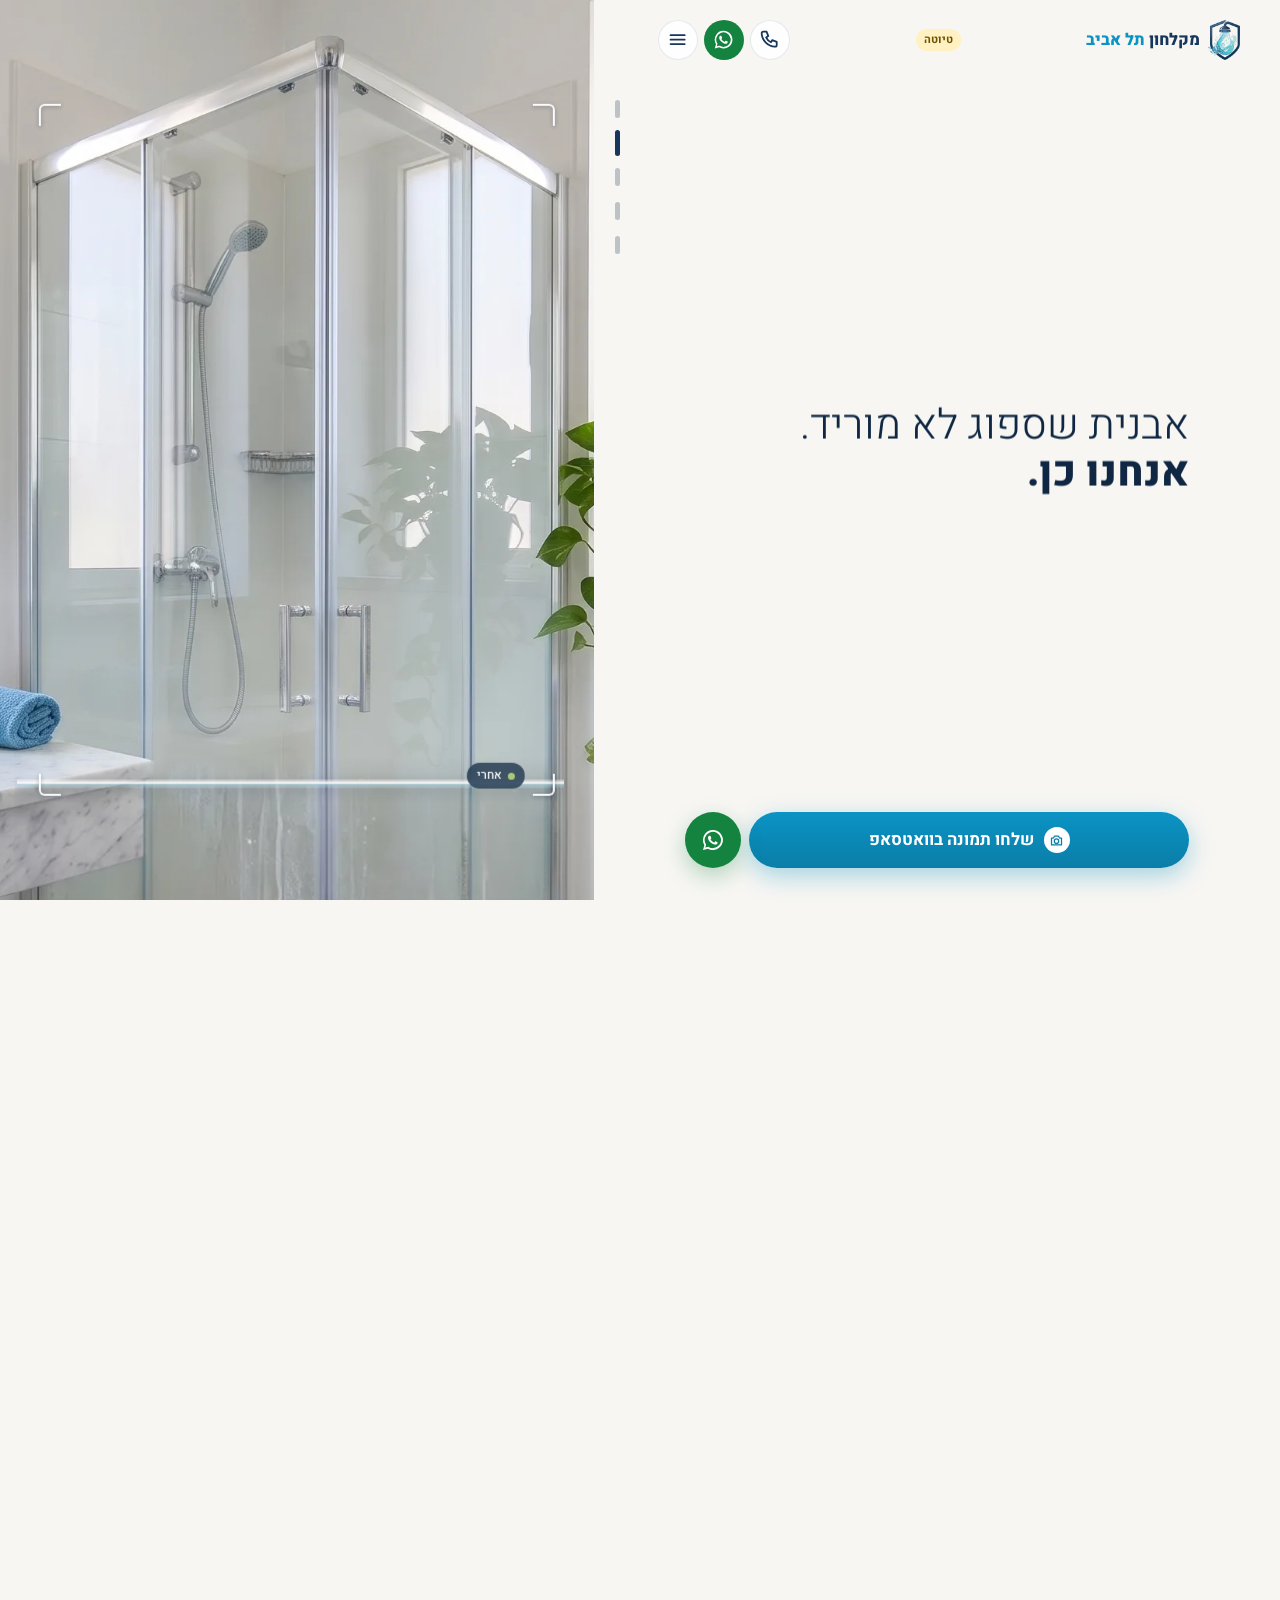
==== commit b10d5530: "אבנית אמיתית בפתיחה: הזכוכית המלוכלכת נוצרה מהתמונה המקורית (Gemini) ונחתכה לשכבה Co-Authored-By: Cl" ====
--- a/index.html
+++ b/index.html
@@ -36,7 +36,7 @@
 .cam__img, .cam__dirt { position: absolute; inset: 0; width: 100%; height: 100%; max-width: none; }
 /* הזכוכית: שכבת האבנית חתוכה לצורת המקלחון, והמגב מנקה מלמעלה למטה */
 .glasspane { position: absolute; inset: 0;
-  clip-path: polygon(20.8% 28%, 54.7% 22.35%, 80.9% 28.7%, 80.9% 71.05%, 54.7% 76.5%, 20.65% 71.3%); }
+  clip-path: polygon(19.8% 27.7%, 54.7% 21.8%, 81.9% 28.4%, 81.9% 71.7%, 54.7% 77.3%, 19.6% 72%); }
 .cam__dirt { --w: 0%;
   -webkit-mask-image: linear-gradient(to bottom, transparent calc(var(--w) - 1.2%), #000 calc(var(--w) + 0.6%));
           mask-image: linear-gradient(to bottom, transparent calc(var(--w) - 1.2%), #000 calc(var(--w) + 0.6%)); }
@@ -458,7 +458,7 @@
 
     // השיא: מגב עובר מלמעלה למטה על הזכוכית
     const w = reduced ? (p > WIPE[0] ? 1 : 0) : clamp((p - WIPE[0]) / (WIPE[1] - WIPE[0]));
-    const gy = 21 + w * 57;
+    const gy = 21 + w * 57.5;
     dirt.style.setProperty("--w", (w === 0 ? 0 : gy) + "%");
     dirt.style.opacity = w >= 1 ? 0 : 1;
     squeegee.style.top = gy + "%";
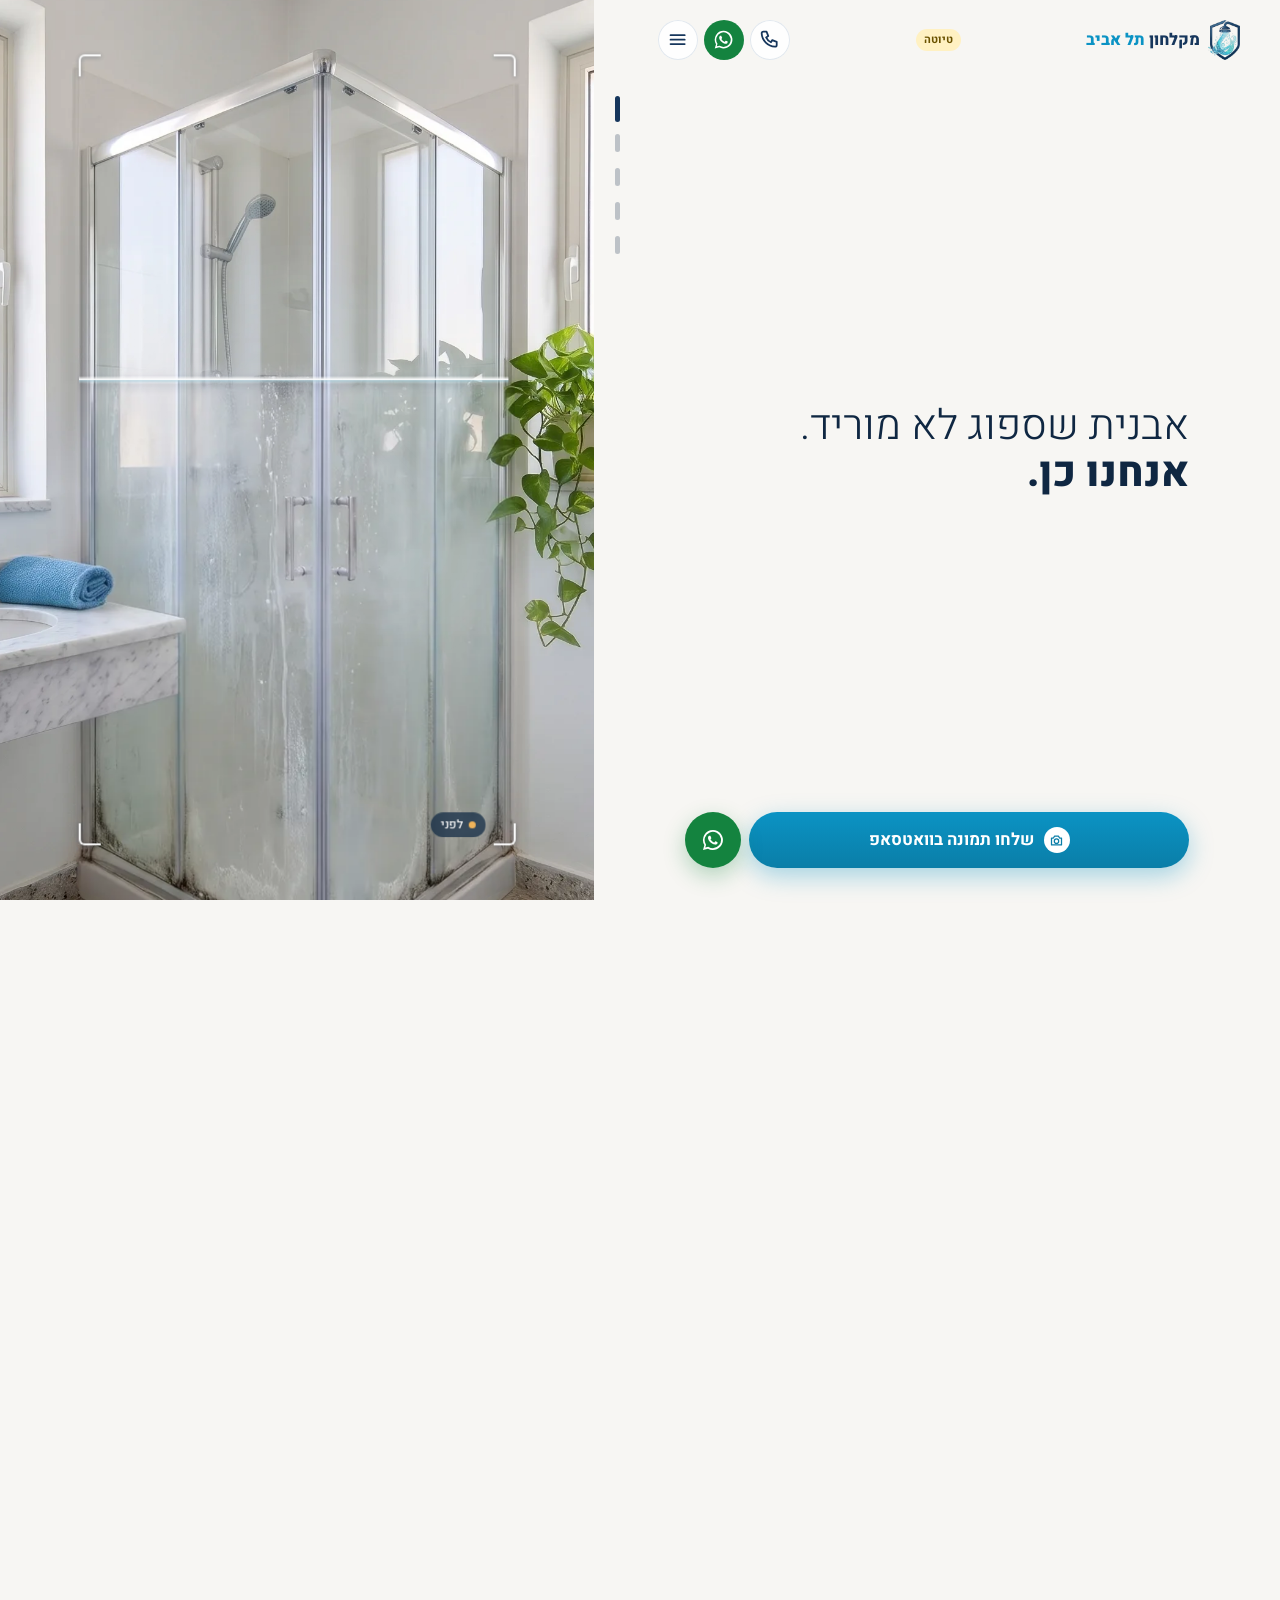
==== commit 5e39ee9a: "כפתור הצילום הוא קישור וואטסאפ אמיתי, ומסלול המצלמה רק כשהדף פתוח ישירות; עותק לקישור החי Co-Authore" ====
--- a/index.html
+++ b/index.html
@@ -160,7 +160,7 @@
 .end__h { font-size: clamp(2.1rem, 1.3rem + 3.4vw, 3.2rem); font-weight: 300; line-height: 1.1; color: var(--navy-900); }
 .end__h b { font-weight: 800; }
 .end__p { margin: 6px auto 0; max-width: 30ch; color: var(--color-ink-soft); }
-.shutter-big { display: grid; justify-items: center; gap: 8px; margin: 16px auto 0; padding: 0; border: 0; background: none; cursor: pointer; font: inherit; color: var(--navy-900); font-weight: 700; }
+.shutter-big { text-decoration: none; display: grid; justify-items: center; gap: 8px; margin: 16px auto 0; padding: 0; border: 0; background: none; cursor: pointer; font: inherit; color: var(--navy-900); font-weight: 700; }
 .shutter-big__ring { width: 84px; height: 84px; border-radius: 50%; display: grid; place-items: center; background: #fff; box-shadow: 0 0 0 5px rgb(255 255 255 / 0.6), var(--shadow-lg); transition: transform var(--dur-fast) var(--ease); }
 .shutter-big__core { width: 64px; height: 64px; border-radius: 50%; display: grid; place-items: center; background: linear-gradient(180deg, var(--aqua-600), var(--aqua-700)); color: #fff; }
 .shutter-big__core .icon { width: 28px; height: 28px; }
@@ -172,7 +172,7 @@
 .dock { position: fixed; z-index: 18; inset-inline: 0; inset-block-end: 0; display: flex; gap: 8px; padding: 8px var(--gutter) calc(10px + env(safe-area-inset-bottom));
   transition: transform var(--dur) var(--ease), opacity var(--dur); }
 .dock.is-away { transform: translateY(110%); opacity: 0; pointer-events: none; }
-.shutter { flex: 1; display: inline-flex; align-items: center; justify-content: center; gap: 10px; min-height: 56px; border: 0; border-radius: 99px; cursor: pointer;
+.shutter { text-decoration: none; flex: 1; display: inline-flex; align-items: center; justify-content: center; gap: 10px; min-height: 56px; border: 0; border-radius: 99px; cursor: pointer;
   background: linear-gradient(180deg, var(--aqua-600), var(--aqua-700)); color: #fff; font: inherit; font-size: 1.05rem; font-weight: 700; box-shadow: var(--shadow-cta); }
 .shutter__dot { width: 26px; height: 26px; border-radius: 50%; display: grid; place-items: center; background: #fff; color: var(--aqua-700); }
 .shutter__dot .icon { width: 15px; height: 15px; }
@@ -312,10 +312,10 @@
   <section class="win win--end" data-win="4" aria-labelledby="h-end">
     <h2 class="end__h" id="h-end">עכשיו <b>תורכם.</b></h2>
     <p class="end__p">צלמו את המקלחון ושלחו. תקבלו מחיר מדויק.</p>
-    <button class="shutter-big" type="button" data-shutter>
+    <a class="shutter-big" data-shutter data-wa="היי, אשמח להצעת מחיר לניקוי המקלחון. אשלח תמונה כאן.">
       <span class="shutter-big__ring"><span class="shutter-big__core"><svg class="icon"><use href="#i-camera"/></svg></span></span>
       <span data-shutter-label>צלמו ושלחו</span>
-    </button>
+    </a>
     <div class="end__alt">
       <a data-wa>כתבו בוואטסאפ</a>
       <a data-tel>חייגו</a>
@@ -325,7 +325,7 @@
 </main>
 
 <div class="dock">
-  <button class="shutter" type="button" data-shutter><span class="shutter__dot"><svg class="icon"><use href="#i-camera"/></svg></span><span data-shutter-label>צלמו את המקלחון</span></button>
+  <a class="shutter" data-shutter data-wa="היי, אשמח להצעת מחיר לניקוי המקלחון. אשלח תמונה כאן."><span class="shutter__dot"><svg class="icon"><use href="#i-camera"/></svg></span><span data-shutter-label>צלמו את המקלחון</span></a>
   <a class="icon-btn" data-wa aria-label="לכתוב בוואטסאפ"><svg class="icon"><use href="#i-wa"/></svg></a>
 </div>
 <input type="file" accept="image/*" capture="environment" id="snap-input" hidden>
@@ -337,6 +337,7 @@
   <div class="btn-row" style="justify-content:center">
     <button class="btn btn--wa" type="button" id="snap-send"><svg class="icon"><use href="#i-wa"/></svg>שליחה</button>
     <button class="btn btn--outline" type="button" id="snap-retake">צילום מחדש</button>
+    <a class="btn btn--wa" id="snap-wa" data-wa="היי, אשמח להצעת מחיר לניקוי המקלחון. אשלח תמונה כאן." hidden>פתיחת וואטסאפ</a>
   </div>
 </dialog>
 
@@ -510,16 +511,21 @@
   const touch = matchMedia("(pointer: coarse)").matches;
   let canShareFiles = false;
   try { canShareFiles = !!(navigator.canShare && navigator.canShare({ files: [new File(["x"], "x.jpg", { type: "image/jpeg" })] })); } catch (e) {}
-  const cameraFlow = touch && canShareFiles;
-  const waFallback = () => open(waLink("היי, אשמח להצעת מחיר לניקוי המקלחון. אשלח תמונה כאן."), "_blank", "noopener");
+  // מסלול המצלמה רק כשהדף פתוח ישירות (לא בתוך מסגרת) ושיתוף קבצים נתמך; אחרת הכפתור הוא קישור וואטסאפ רגיל
+  const framed = window.top !== window.self;
+  const cameraFlow = touch && canShareFiles && !framed;
   if (!cameraFlow) document.querySelectorAll("[data-shutter-label]").forEach((el) => (el.textContent = "שלחו תמונה בוואטסאפ"));
 
   let file = null;
-  document.querySelectorAll("[data-shutter]").forEach((b) => b.addEventListener("click", () => cameraFlow ? input.click() : waFallback()));
+  document.querySelectorAll("[data-shutter]").forEach((b) => b.addEventListener("click", (e) => {
+    if (!cameraFlow) return;            // הקישור לוואטסאפ עושה את העבודה
+    e.preventDefault(); input.click();
+  }));
   input.addEventListener("change", () => {
     file = input.files && input.files[0];
     if (!file) return;
     snapImg.src = URL.createObjectURL(file);
+    document.getElementById("snap-wa").hidden = true;
     snap.showModal();
   });
   document.getElementById("snap-retake").addEventListener("click", () => { snap.close(); input.value = ""; input.click(); });
@@ -529,8 +535,7 @@
       snap.close();
     } catch (e) {
       if (e && e.name === "AbortError") return;
-      snap.close();
-      waFallback();
+      document.getElementById("snap-wa").hidden = false;   // שיתוף נכשל: קישור רגיל
     }
   });
 
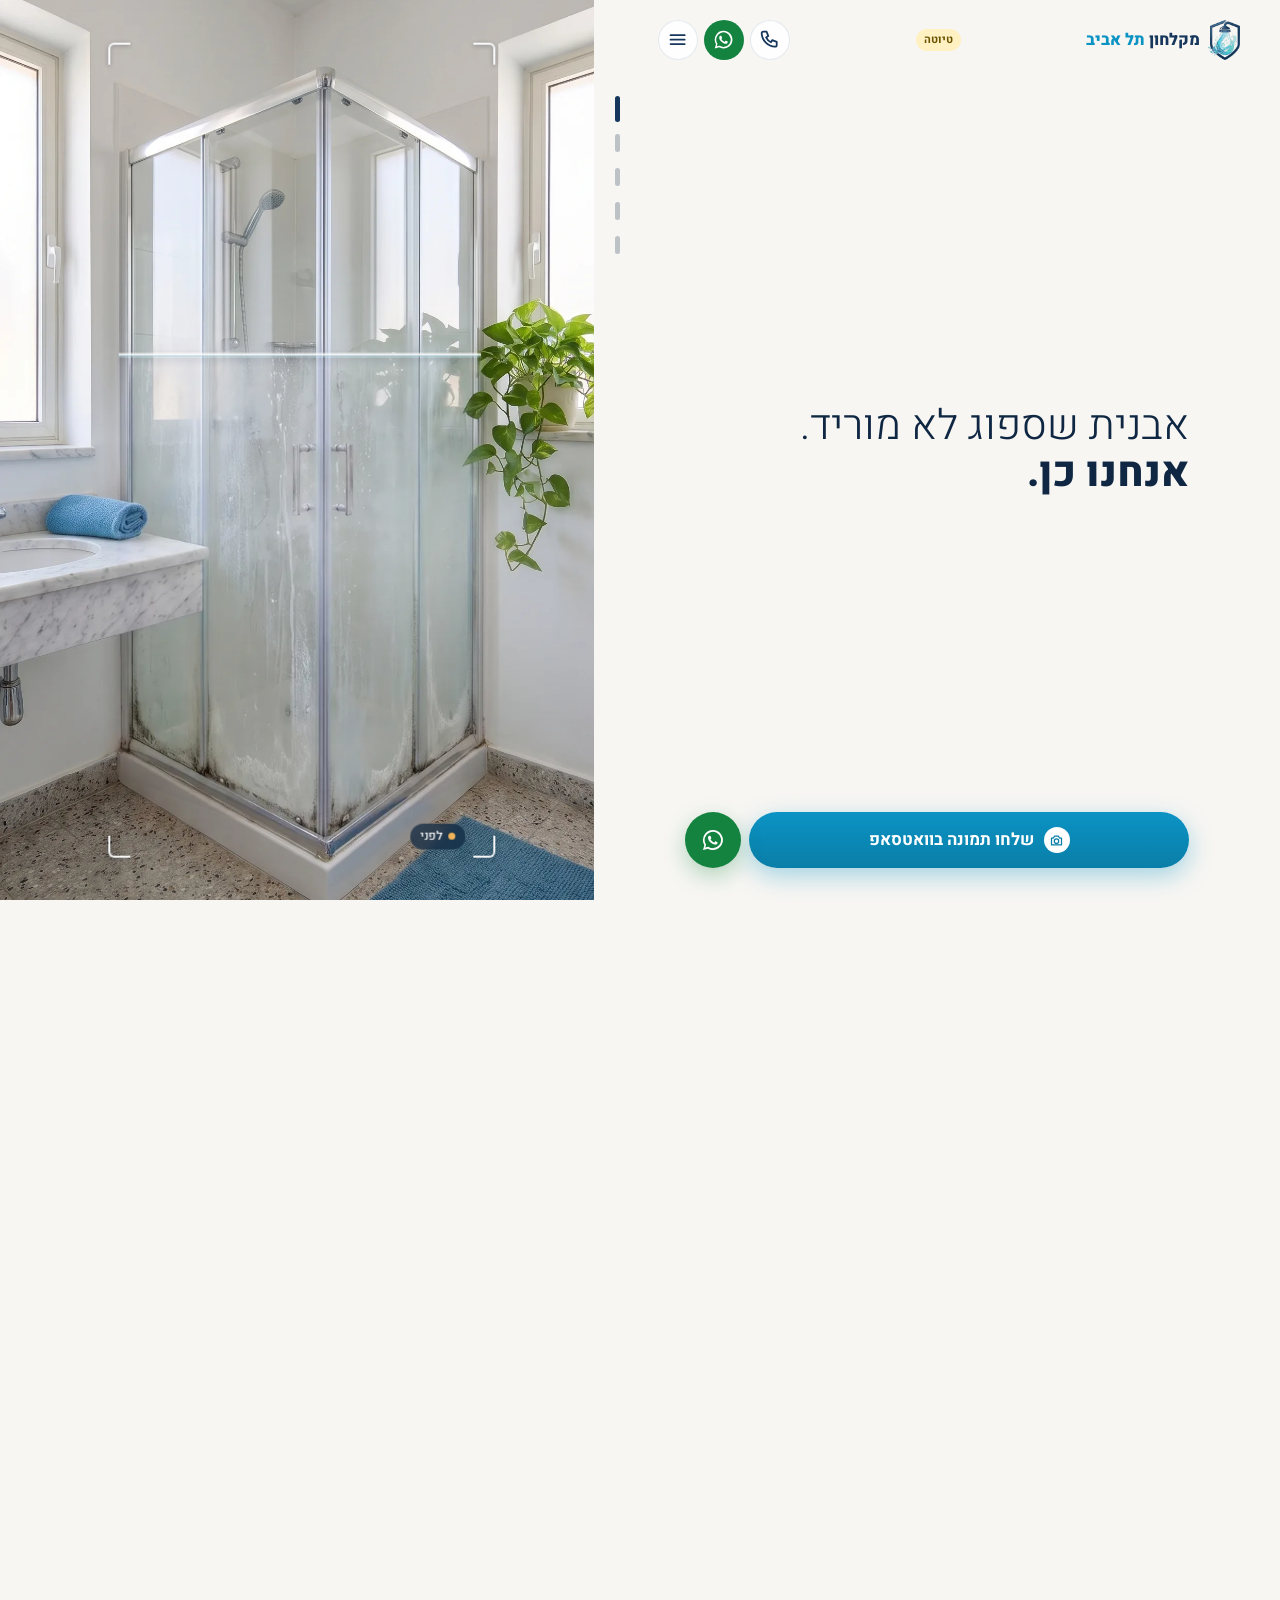
==== commit 8dbb0dd7: "הניקוי קורה כשכל המקלחון בתמונה, ויש רגע של מקלחון נקי לגמרי לפני הביקורות Co-Authored-By: Claude Op" ====
--- a/index.html
+++ b/index.html
@@ -373,21 +373,23 @@
   // לכל תחנה: התיבה בתמונה שהמצלמה מסגרת, והאזור במסך שבו היא יושבת (m מובייל, d דסקטופ)
   const STOPS = [
     { p: 0.00, box: [210, 560, 960, 2140], m: [0.06, 0.40, 0.94, 0.98], d: [0.08, 0.06, 0.92, 0.94], tag: "לפני" },
-    { p: 0.30, box: [260, 700, 920, 1560], m: [0.05, 0.11, 0.95, 0.50], d: [0.06, 0.06, 0.94, 0.94], tag: "אחרי" },
-    { p: 0.52, box: [380, 1180, 720, 1520], m: [0.08, 0.11, 0.92, 0.46], d: [0.08, 0.10, 0.92, 0.90], tag: "ברז, ידיות ומסילות" },
-    { p: 0.73, box: [900, 1030, 1152, 1560], m: [0.05, 0.10, 0.95, 0.42], d: [0.10, 0.10, 0.90, 0.90], tag: "מי מגיע" },
-    { p: 0.94, box: [210, 560, 960, 2140], m: [0.06, 0.09, 0.94, 0.58], d: [0.08, 0.06, 0.92, 0.94], tag: "המקלחון שלכם" },
+    { p: 0.28, box: [210, 560, 960, 2140], m: [0.06, 0.40, 0.94, 0.98], d: [0.08, 0.06, 0.92, 0.94], tag: "אחרי" },
+    { p: 0.42, box: [260, 700, 920, 1560], m: [0.05, 0.11, 0.95, 0.50], d: [0.06, 0.06, 0.94, 0.94], tag: "אחרי" },
+    { p: 0.60, box: [380, 1180, 720, 1520], m: [0.08, 0.11, 0.92, 0.46], d: [0.08, 0.10, 0.92, 0.90], tag: "ברז, ידיות ומסילות" },
+    { p: 0.77, box: [900, 1030, 1152, 1560], m: [0.05, 0.10, 0.95, 0.42], d: [0.10, 0.10, 0.90, 0.90], tag: "מי מגיע" },
+    { p: 0.95, box: [210, 560, 960, 2140], m: [0.06, 0.09, 0.94, 0.58], d: [0.08, 0.06, 0.92, 0.94], tag: "המקלחון שלכם" },
   ];
-  const WIPE = [0.06, 0.29];                // השיא: הזכוכית מתנקה
+  const MAP = [0, 2, 3, 4, 5];               // כפתור במפה -> תחנה (תחנה 1 היא המקלחון הנקי, חלק מהפתיחה)
+  const WIPE = [0.05, 0.24];                // השיא: הזכוכית מתנקה כשכל המקלחון בתמונה
   const WINS = [                            // מתי כל טקסט גלוי: נכנס, מלא, מתחיל לצאת, יצא
-    [-1, -1, 0.07, 0.12],
-    [0.22, 0.26, 0.37, 0.41],
-    [0.45, 0.49, 0.58, 0.62],
-    [0.66, 0.70, 0.80, 0.84],
-    [0.88, 0.92, 2, 2],
-    [0.11, 0.14, 0.21, 0.25],
+    [-1, -1, 0.06, 0.10],
+    [0.35, 0.39, 0.49, 0.53],
+    [0.55, 0.59, 0.66, 0.69],
+    [0.72, 0.75, 0.83, 0.86],
+    [0.89, 0.93, 2, 2],
+    [0.09, 0.12, 0.29, 0.33],
   ];
-  const TRACK_VH = 6.4;                     // אורך הגלילה בגבהי מסך
+  const TRACK_VH = 7.2;                     // אורך הגלילה בגבהי מסך
 
   const stage = document.querySelector(".stage");
   const cam = document.querySelector(".cam");
@@ -476,8 +478,8 @@
     finder.dataset.pos = c.near === STOPS.length - 1 ? "top" : "bottom";
     if (tag.textContent !== t) { tag.textContent = t; tag.dataset.state = t === "לפני" ? "before" : "after"; }
 
-    stage.style.setProperty("--top-scrim", String(1 - clamp((p - 0.23) / 0.05)));
-    stage.style.setProperty("--bottom-scrim", String(clamp((p - 0.14) / 0.08) * (1 - clamp((p - 0.84) / 0.06)) + clamp((p - 0.86) / 0.06) * 0.9));
+    stage.style.setProperty("--top-scrim", String(1 - clamp((p - 0.31) / 0.05)));
+    stage.style.setProperty("--bottom-scrim", String(clamp((p - 0.32) / 0.06) * (1 - clamp((p - 0.86) / 0.05)) + clamp((p - 0.88) / 0.05) * 0.9));
 
     wins.forEach((el, i) => {
       const [a, b, c2, d] = WINS[i];
@@ -488,15 +490,16 @@
       el.style.transform = reduced ? "" : `translate3d(0, ${(1 - op) * 14}px, 0)`;
       el.classList.toggle("is-live", op > 0.6);
     });
-    if (c.near !== live) {
-      live = c.near;
+    const mi = MAP.reduce((acc, st, j) => (c.near >= st ? j : acc), 0);
+    if (mi !== live) {
+      live = mi;
       mapBtns.forEach((b, i) => i === live ? b.setAttribute("aria-current", "step") : b.removeAttribute("aria-current"));
     }
-    dock.classList.toggle("is-away", p > 0.86);
+    dock.classList.toggle("is-away", p > 0.88);
   }
 
   function jump(i) {
-    scrollTo({ top: STOPS[i].p * maxScroll, behavior: reduced ? "auto" : "smooth" });
+    scrollTo({ top: STOPS[MAP[i]].p * maxScroll, behavior: reduced ? "auto" : "smooth" });
   }
   document.querySelectorAll("[data-jump]").forEach((b) => b.addEventListener("click", (e) => { e.preventDefault(); jump(+b.dataset.jump); }));
 
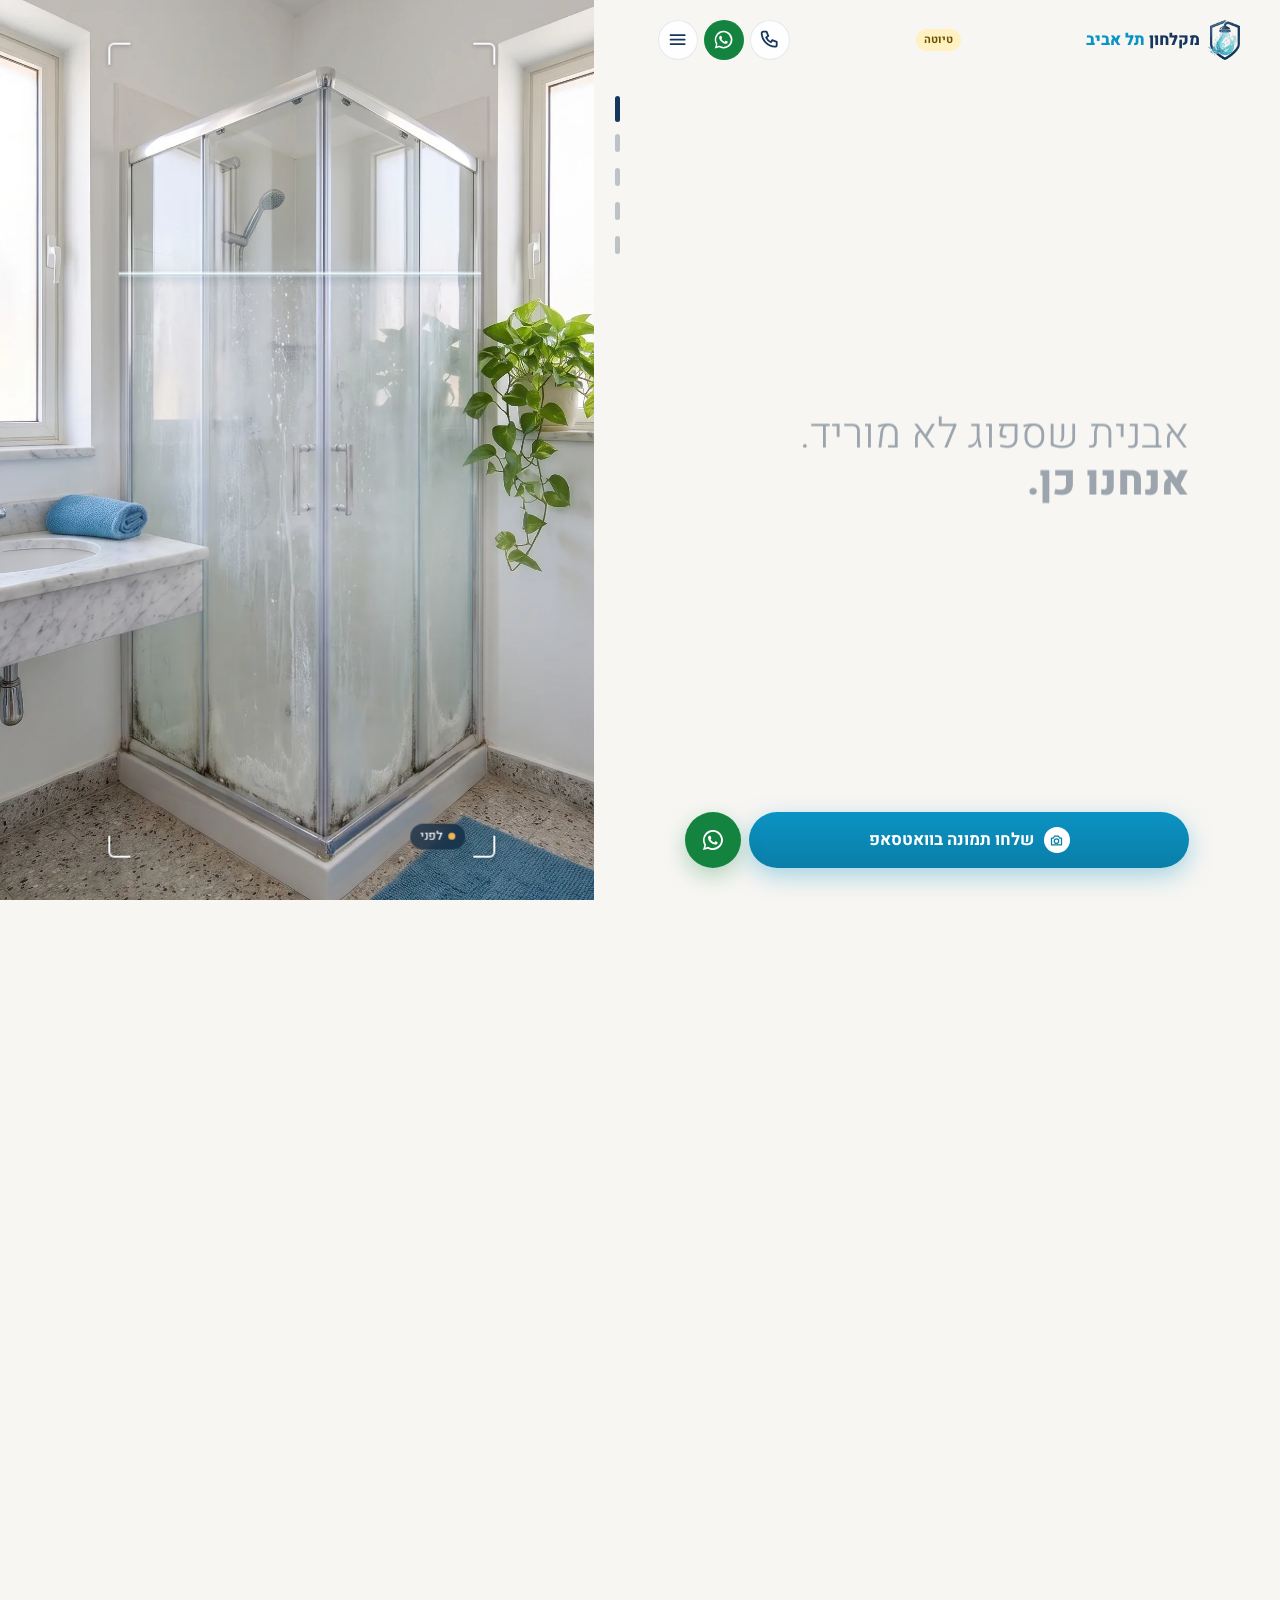
==== commit 560b11f3: "הפרטים של סתיו בדף: טלפון, מחיר, אזור, ימי עבודה, תמונה ושאלות נפוצות - וואטסאפ וטלפון: 054-392-2502" ====
--- a/index.html
+++ b/index.html
@@ -4,7 +4,7 @@
 <meta charset="utf-8">
 <meta name="viewport" content="width=device-width, initial-scale=1, viewport-fit=cover">
 <title>מקלחון תל אביב · ניקוי מקלחונים וחדרי רחצה</title>
-<meta name="description" content="ניקוי יסודי של מקלחונים וחדרי רחצה בתל אביב והמרכז: אבנית, עובש, רובה וסיליקון. מצלמים את המקלחון, שולחים בוואטסאפ ומקבלים מחיר.">
+<meta name="description" content="ניקוי יסודי של מקלחונים וחדרי רחצה בכל תל אביב: אבנית, עובש, רובה וסיליקון. מצלמים את המקלחון, שולחים בוואטסאפ ומקבלים מחיר.">
 <meta name="theme-color" content="#f7f6f3">
 <link rel="icon" href="assets/img/favicon-32.png">
 <link rel="apple-touch-icon" href="assets/img/favicon-180.png">
@@ -141,15 +141,14 @@
 .fine { margin-block-start: 10px; font-size: 13px; color: var(--color-ink-soft); }
 
 /* תחנה 4: מי מגיע */
-.who { display: grid; grid-template-columns: 1fr 92px; gap: 10px; margin-block-start: 12px; align-items: stretch; }
+.who { display: grid; grid-template-columns: 1fr; gap: 10px; margin-block-start: 12px; align-items: stretch; }
 .who__card { padding: 14px; border-radius: 18px; background: #fff; box-shadow: var(--shadow-md); }
 .who__me { display: flex; align-items: center; gap: 10px; }
-.who__face { width: 46px; height: 46px; flex: none; border-radius: 50%; display: grid; place-items: center; background: var(--leaf-100); color: var(--leaf-700); font-weight: 700; border: 2px dashed var(--leaf-300); font-size: 10px; text-align: center; line-height: 1.1; }
+.who__face { width: 64px; height: 64px; flex: none; border-radius: 50%; overflow: hidden; border: 3px solid #fff; box-shadow: 0 0 0 1px var(--leaf-300), var(--shadow-sm); background: var(--leaf-100); }
+.who__face img { display: block; width: 100%; height: 100%; object-fit: cover; }
 .who__me b { display: block; font-size: 1rem; }
 .who__me span span { font-size: 12px; color: var(--color-muted); }
 .who__q { margin-block-start: 10px; font-size: 0.93rem; line-height: 1.5; color: var(--navy-900); }
-.who__vid { border-radius: 18px; overflow: hidden; background: linear-gradient(160deg, var(--leaf-700), var(--navy-800)); color: #fff; display: grid; place-items: center; text-align: center; font-size: 11px; padding: 8px; }
-.who__vid .play { width: 38px; height: 38px; border-radius: 50%; background: rgb(255 255 255 / 0.92); color: var(--navy-900); display: grid; place-items: center; margin: 0 auto 6px; }
 .promises { display: grid; grid-template-columns: 1fr 1fr; gap: 8px; margin: 10px 0 0; padding: 0; list-style: none; }
 .promises li { padding: 9px 12px; border-radius: 14px; background: rgb(255 255 255 / 0.92); box-shadow: var(--shadow-sm); font-size: 12.5px; line-height: 1.35; color: var(--color-ink-soft); }
 .promises b { display: block; font-size: 0.95rem; color: var(--leaf-700); }
@@ -213,7 +212,6 @@
   .reviews { margin-inline: 0; padding-inline: 0; flex-direction: column; overflow: visible; }
   .rv { flex: none; }
   .rv:nth-child(n+3) { display: none; }
-  .who { grid-template-columns: 1fr 120px; }
   .shutter-big { margin-inline: 0; justify-items: start; }
   .end__alt { justify-content: flex-start; }
   .end__p { margin-inline: 0; }
@@ -263,8 +261,8 @@
 <main class="copy">
   <section class="win win--hero" data-win="0" aria-labelledby="h-hero">
     <h1 class="hero__h" id="h-hero">המקלחון שלכם,<b>נקי כמו ביום הראשון.</b></h1>
-    <p class="hero__p">ניקוי יסודי של מקלחונים וחדרי רחצה בתל אביב והמרכז. אבנית, עובש, רובה וסיליקון.</p>
-    <p class="hero__proof"><span class="stars" aria-hidden="true"><svg class="icon"><use href="#i-star"/></svg><svg class="icon"><use href="#i-star"/></svg><svg class="icon"><use href="#i-star"/></svg><svg class="icon"><use href="#i-star"/></svg><svg class="icon"><use href="#i-star"/></svg></span><span><b class="ph">4.9</b> בגוגל · מגיעים <span class="ph">תוך 48 שעות</span></span></p>
+    <p class="hero__p">ניקוי יסודי של מקלחונים וחדרי רחצה בכל תל אביב. אבנית, עובש, רובה וסיליקון.</p>
+    <p class="hero__proof"><span>כל תל אביב · שולחים תמונה ומקבלים הערכת מחיר</span></p>
   </section>
 
   <section class="win win--peak" data-win="5" aria-label="הזכוכית מתנקה">
@@ -285,33 +283,31 @@
   <section class="win win--low" data-win="2" aria-labelledby="h-price">
     <h2 class="panel-h" id="h-price">כמה זה עולה.</h2>
     <ul class="prices">
-      <li><span>ניקוי מקלחון<small>זכוכית, מסילות, ברזים ומגש</small></span><b><em>החל מ-</em><span class="ph">₪350</span></b></li>
-      <li><span>מקלחון וציפוי מגן<small>שכבה שמאטה את חזרת האבנית</small></span><b><em>החל מ-</em><span class="ph">₪550</span></b></li>
-      <li><span>חדר רחצה מלא<small>אסלה, כיור, אריחים ורובה</small></span><b><em>החל מ-</em><span class="ph">₪750</span></b></li>
+      <li><span>טיפול בסיס<small>לפי הגודל והמצב של המקלחון</small></span><b>450 עד 600 ₪</b></li>
+      <li><span>כל תוספת<small>מה שתרצו מעבר לטיפול הבסיסי</small></span><b><em>מתומחר</em>לפי העבודה</b></li>
     </ul>
-    <p class="fine">המחיר המדויק אחרי תמונה. מה שסוכם, זה מה שמשלמים.</p>
+    <p class="fine">שלחו תמונה ותקבלו הערכה. אם יש משהו חריג, תדעו מראש.</p>
   </section>
 
   <section class="win win--low" data-win="3" aria-labelledby="h-who">
     <h2 class="panel-h" id="h-who">מי מגיע אליכם הביתה.</h2>
     <div class="who">
       <div class="who__card">
-        <div class="who__me"><span class="who__face">תמונה בקרוב</span><span><b class="ph">[שם], 2X</b><span>תל אביב · בעל העסק</span></span></div>
-        <p class="who__q ph">אני מגיע בעצמי, עובד עד שהזכוכית שקופה, ונשאר זמין גם אחרי.</p>
+        <div class="who__me"><picture class="who__face"><source srcset="assets/img/stav-face.webp" type="image/webp"><img src="assets/img/stav-face.jpg" alt="סתיו גוטפריד" width="64" height="64" decoding="async"></picture><span><b>סתיו גוטפריד, 24</b><span>תל אביב · בעל העסק</span></span></div>
+        <p class="who__q">אין דבר כזה לקוח לא מרוצה. אני נשאר כמה שצריך, עד שאתם מרוצים.</p>
       </div>
-      <div class="who__vid"><div><span class="play"><svg class="icon icon--fill" viewBox="0 0 24 24"><path d="M8 5l11 7-11 7z"/></svg></span>סרטון קצר בקרוב</div></div>
     </div>
     <ul class="promises">
       <li><b>יסודיות</b>עד הפינה האחרונה של הרובה</li>
-      <li><b>אחריות</b><span class="ph">משהו לא מושלם? חוזרים בלי תשלום</span></li>
-      <li><b>מהירות</b>מגיעים <span class="ph">תוך 48 שעות</span></li>
-      <li><b>זמינות</b>עונים בוואטסאפ <span class="ph">גם בערב</span></li>
+      <li><b>אחריות</b>נשאר עד שאתם מרוצים</li>
+      <li><b>מהירות</b>טיפול ממוצע לוקח שעתיים עד שלוש</li>
+      <li><b>זמינות</b>ראשון עד חמישי, ושישי עד 14:00</li>
     </ul>
   </section>
 
   <section class="win win--end" data-win="4" aria-labelledby="h-end">
     <h2 class="end__h" id="h-end">עכשיו <b>תורכם.</b></h2>
-    <p class="end__p">צלמו את המקלחון ושלחו. תקבלו מחיר מדויק.</p>
+    <p class="end__p">צלמו את המקלחון ושלחו. תקבלו הערכת מחיר, ואת התור קובעים בשיחה.</p>
     <a class="shutter-big" data-shutter data-wa="היי, אשמח להצעת מחיר לניקוי המקלחון. אשלח תמונה כאן.">
       <span class="shutter-big__ring"><span class="shutter-big__core"><svg class="icon"><use href="#i-camera"/></svg></span></span>
       <span data-shutter-label>צלמו ושלחו</span>
@@ -333,7 +329,7 @@
 <dialog class="snap" id="snap" aria-labelledby="snap-h">
   <img id="snap-img" alt="התמונה שצילמתם">
   <h2 id="snap-h" class="h3">לשלוח את התמונה?</h2>
-  <p>בחלון שייפתח בחרו בוואטסאפ. נחזור אליכם עם מחיר.</p>
+  <p>בחלון שייפתח בחרו בוואטסאפ. נחזור אליכם עם הערכת מחיר.</p>
   <div class="btn-row" style="justify-content:center">
     <button class="btn btn--wa" type="button" id="snap-send"><svg class="icon"><use href="#i-wa"/></svg>שליחה</button>
     <button class="btn btn--outline" type="button" id="snap-retake">צילום מחדש</button>
@@ -346,15 +342,17 @@
     <div class="sheet__head"><h2 id="info-h">כל השאר</h2><button class="icon-btn" type="button" data-close aria-label="סגירה">✕</button></div>
     <h3>שאלות נפוצות</h3>
     <div class="faq">
-      <details><summary>כמה זמן לוקח ניקוי מקלחון?</summary><p>בדרך כלל <span class="ph">שעתיים עד שלוש</span>. חדר רחצה מלא לוקח יותר.</p></details>
-      <details><summary>באילו חומרים משתמשים?</summary><p>חומרים מקצועיים שבטוחים לזכוכית, לשיש ולאריחים.</p></details>
-      <details><summary>האבנית תחזור?</summary><p>המים בתל אביב קשים, אז עם הזמן היא חוזרת. ציפוי המגן מאט אותה מאוד, ומשאירים לכם טיפים לתחזוקה.</p></details>
-      <details><summary>צריך להיות בבית?</summary><p>לא חייבים. אפשר להשאיר מפתח או לתאם עם שכן.</p></details>
+      <details><summary>כמה זמן לוקח ניקוי מקלחון?</summary><p>תלוי בגודל ובמצב של המקלחון או האמבטיה. טיפול ממוצע לוקח שעתיים עד שלוש.</p></details>
+      <details><summary>איך קובעים תור?</summary><p>שולחים תמונה של המקלחון בוואטסאפ ומקבלים הערכת מחיר. את התור קובעים בשיחת טלפון.</p></details>
+      <details><summary>באילו חומרים משתמשים?</summary><p>חומרים רגילים לחלוטין. את כל הציוד אני מביא.</p></details>
+      <details><summary>האבנית תחזור?</summary><p>כמו כל דבר, היא תחזור. אבל עם טיפול מתאים והטיפים שתקבלו ממני, לא תרגישו אותה יותר.</p></details>
+      <details><summary>צריך להיות בבית?</summary><p>לא חייבים, אבל מומלץ.</p></details>
+      <details><summary>מה עושים אחרי הטיפול?</summary><p>מאווררים את המקלחת שעתיים עד שלוש, ולא מרטיבים אותה בזמן הזה.</p></details>
     </div>
     <h3>אזורים</h3>
-    <ul class="tags"><li class="tag tag--main">תל אביב-יפו</li><li class="tag">רמת גן</li><li class="tag">גבעתיים</li><li class="tag">חולון</li><li class="tag">בת ים</li><li class="tag">בני ברק</li><li class="tag">הרצליה</li></ul>
-    <h3>שעות</h3>
-    <div class="hours"><span>א׳-ה׳</span><span class="ph">08:00-19:00</span><span>ו׳</span><span class="ph">08:00-13:00</span></div>
+    <ul class="tags"><li class="tag tag--main">כל תל אביב</li></ul>
+    <h3>ימי עבודה</h3>
+    <div class="hours"><span>ראשון עד חמישי</span><span>בתיאום</span><span>שישי</span><span>עד 14:00</span></div>
     <h3>יצירת קשר</h3>
     <div class="btn-row"><a class="btn btn--wa" data-wa><svg class="icon"><use href="#i-wa"/></svg>וואטסאפ</a><a class="btn btn--outline" data-tel><svg class="icon"><use href="#i-phone"/></svg><span data-phone-text></span></a></div>
     <p class="sheet__note">טיוטה: מה שמסומן בצהוב הוא דוגמה ויוחלף בפרטים אמיתיים. <a href="plan.html">התוכנית והגרסאות</a></p>
